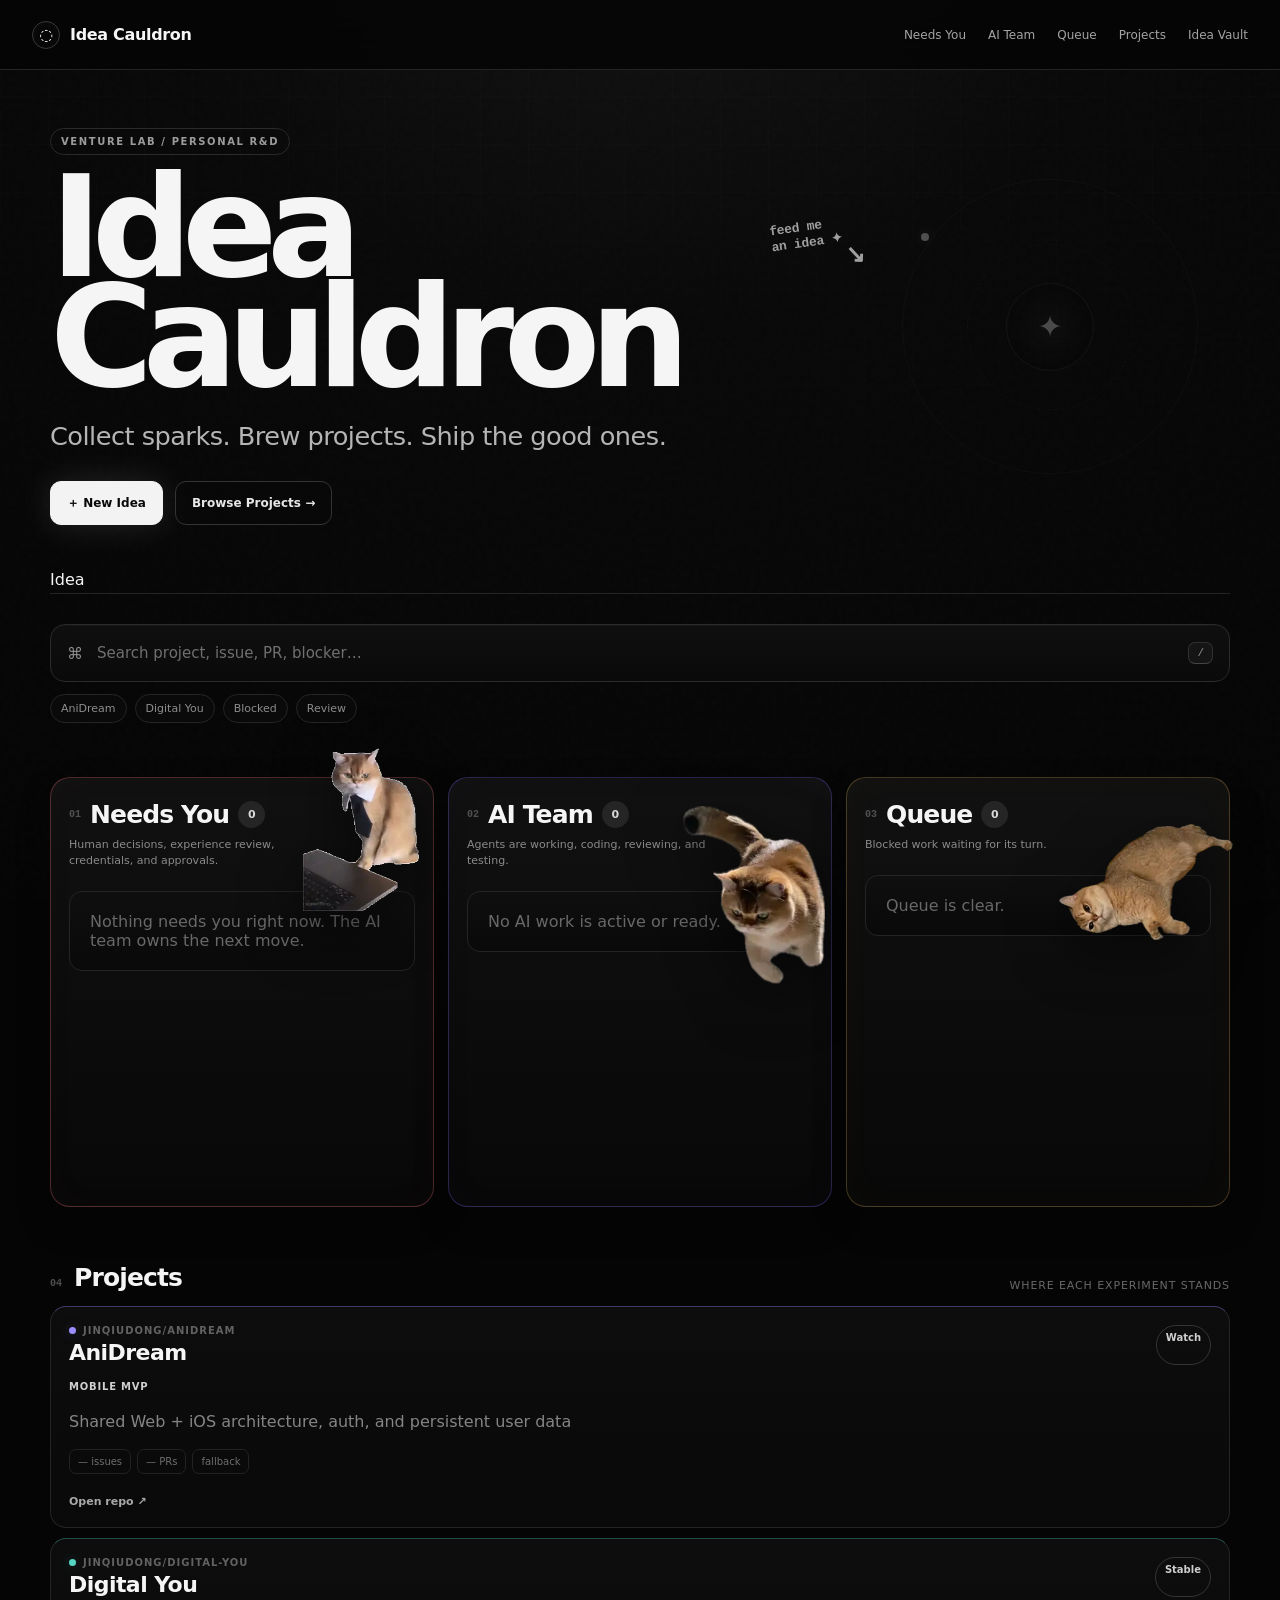
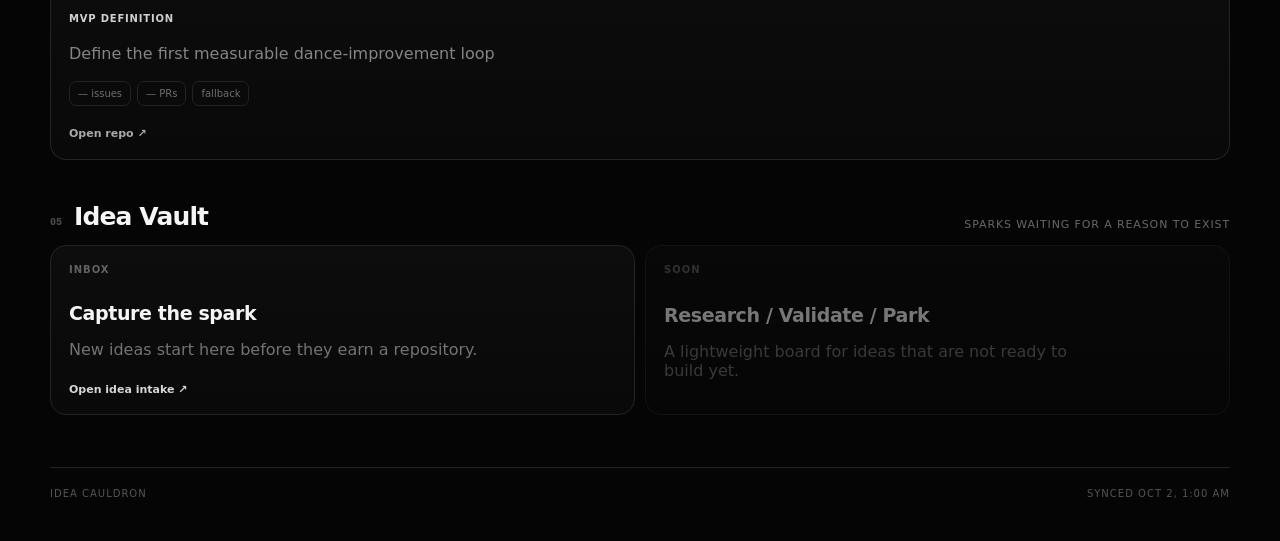
==== dashboard/index.html @ c0d07634 "feat: make hero cat grab and eat the Idea token" ====
<!doctype html>
<html lang="en">
<head>
  <meta charset="utf-8" />
  <meta name="viewport" content="width=device-width, initial-scale=1" />
  <meta name="description" content="Idea Cauldron — ideas, builds, and next moves." />
  <title>Idea Cauldron</title>
  <link rel="stylesheet" href="style.css" />
  <link rel="stylesheet" href="workflow.css" />
  <link rel="stylesheet" href="cats.css" />
</head>
<body>
  <div class="noise"></div>
  <header class="topbar">
    <a class="brand" href="#top" aria-label="Idea Cauldron home"><span class="sigil">◌</span><span>Idea Cauldron</span></a>
    <nav>
      <a href="#attention">Needs You</a>
      <a href="#ai-team">AI Team</a>
      <a href="#queue">Queue</a>
      <a href="#projects">Projects</a>
      <a href="#vault">Idea Vault</a>
    </nav>
  </header>

  <main class="shell" id="top">
    <section class="hero cat-stage hero-cat-stage" id="hero-stage">
      <div class="hero-copy">
        <div class="hero-badge">VENTURE LAB / PERSONAL R&D</div>
        <h1><span class="hero-idea-word" id="hero-idea-word">Idea</span><br />Cauldron</h1>
        <p class="subtitle">Collect sparks. Brew projects. Ship the good ones.</p>
        <div class="hero-actions">
          <a class="hero-action primary" href="https://github.com/Jinqiudong/venture-lab/issues/new/choose" target="_blank" rel="noreferrer">＋ New Idea</a>
          <a class="hero-action" href="#projects">Browse Projects →</a>
        </div>
      </div>
      <div class="hero-orbit" aria-hidden="true"><span class="orbit orbit-a"></span><span class="orbit orbit-b"></span><span class="orbit-core">✦</span></div>
      <div class="hero-doodle" aria-hidden="true">feed me<br />an idea ✦</div>
      <button class="mascot mascot-hero" type="button" aria-label="Idea Cauldron cat mascot">
        <img src="assets/cat-hero-gpt.webp" alt="Your cat reaching across the Idea Cauldron title" />
        <span class="cat-mouth-target" id="cat-mouth-target" aria-hidden="true"></span>
        <span class="cat-whisper">Got another idea?</span>
        <span class="cat-spark" aria-hidden="true">✦</span>
      </button>
      <span class="idea-token" id="hero-idea-token" aria-hidden="true">Idea</span>
    </section>

    <section class="command-zone" aria-label="Dashboard search">
      <div class="command-bar"><span class="prompt">⌘</span><input id="command-search" type="search" placeholder="Search project, issue, PR, blocker…" autocomplete="off" /><kbd>/</kbd></div>
      <div class="quick-links">
        <button type="button" data-filter="AniDream">AniDream</button>
        <button type="button" data-filter="Digital You">Digital You</button>
        <button type="button" data-filter="Blocked">Blocked</button>
        <button type="button" data-filter="Review">Review</button>
      </div>
    </section>

    <div class="status-board" aria-label="Work status board">
      <section id="attention" class="panel-section cat-stage human-cat-stage status-panel status-panel-human">
        <div class="section-heading">
          <div><span class="section-index">01</span><h2>Needs You</h2><span class="section-count" id="attention-count">0</span></div>
        </div>
        <p class="section-description">Human decisions, experience review, credentials, and approvals.</p>
        <button class="mascot mascot-boss" type="button" aria-label="Boss cat">
          <img src="assets/cat-boss.webp" data-remove-edge-white="true" alt="Your cat in a tie at the laptop" />
          <span class="cat-whisper">Boss, your call.</span>
          <span class="cat-spark" aria-hidden="true">✦</span>
        </button>
        <div id="attention-list" class="attention-grid"></div>
      </section>

      <section id="ai-team" class="panel-section cat-stage work-cat-stage status-panel status-panel-ai">
        <div class="section-heading">
          <div><span class="section-index">02</span><h2>AI Team</h2><span class="section-count" id="ai-team-count">0</span></div>
        </div>
        <p class="section-description">Agents are working, coding, reviewing, and testing.</p>
        <button class="mascot mascot-working" type="button" aria-label="Working cat">
          <img src="assets/cat-working.webp" alt="Your cat walking through the active work area" />
          <span class="cat-whisper">Tiny paws. Big commits.</span>
          <span class="cat-spark" aria-hidden="true">✦</span>
        </button>
        <div id="ai-team-list" class="workflow-stack"></div>
      </section>

      <section id="queue" class="panel-section cat-stage queue-cat-stage status-panel status-panel-queue">
        <div class="section-heading">
          <div><span class="section-index">03</span><h2>Queue</h2><span class="section-count" id="queue-count">0</span></div>
        </div>
        <p class="section-description">Blocked work waiting for its turn.</p>
        <button class="mascot mascot-queue" type="button" aria-label="Queue cat">
          <img src="assets/cat-queue.webp" data-remove-edge-white="true" alt="Your cat lounging in the queue" />
          <span class="cat-whisper">Wake me when it’s unblocked.</span>
          <span class="cat-spark" aria-hidden="true">✦</span>
        </button>
        <div id="queue-list" class="workflow-stack"></div>
      </section>
    </div>

    <section id="projects" class="panel-section projects-section">
      <div class="section-heading"><div><span class="section-index">04</span><h2>Projects</h2></div><span class="section-note">Where each experiment stands</span></div>
      <div id="projects-grid" class="portfolio-grid"></div>
    </section>

    <section id="vault" class="panel-section vault-section">
      <div class="section-heading"><div><span class="section-index">05</span><h2>Idea Vault</h2></div><span class="section-note">Sparks waiting for a reason to exist</span></div>
      <div class="vault-grid">
        <article class="vault-card"><span>INBOX</span><strong>Capture the spark</strong><p>New ideas start here before they earn a repository.</p><a href="https://github.com/Jinqiudong/venture-lab/issues/new/choose" target="_blank" rel="noreferrer">Open idea intake ↗</a></article>
        <article class="vault-card muted"><span>SOON</span><strong>Research / Validate / Park</strong><p>A lightweight board for ideas that are not ready to build yet.</p></article>
      </div>
    </section>

    <footer><span>Idea Cauldron</span><span id="updated">Syncing…</span></footer>
  </main>
  <script src="app.js"></script>
  <script>
    const CAT_LINES = {
      hero: ["mrrp. brewed ✦", "tasty idea.", "one more?"],
      boss: ["Boss, your call.", "I need one decision.", "Approve? I brought a tie."],
      work: ["Tiny paws. Big commits.", "On it.", "Reviewing the humans’ code… kidding."],
      queue: ["Wake me when it’s unblocked.", "Still waiting…", "Queue life. Very demanding."]
    };

    function removeEdgeWhite(image) {
      if (!image.dataset.removeEdgeWhite) return;
      const run = () => {
        try {
          const canvas = document.createElement('canvas');
          canvas.width = image.naturalWidth;
          canvas.height = image.naturalHeight;
          const ctx = canvas.getContext('2d', { willReadFrequently: true });
          ctx.drawImage(image, 0, 0);
          const frame = ctx.getImageData(0, 0, canvas.width, canvas.height);
          const data = frame.data;
          const w = canvas.width;
          const h = canvas.height;
          const seen = new Uint8Array(w * h);
          const queue = [];
          const whiteish = (i) => data[i] > 224 && data[i + 1] > 224 && data[i + 2] > 224 && Math.max(data[i], data[i + 1], data[i + 2]) - Math.min(data[i], data[i + 1], data[i + 2]) < 20;
          const push = (x, y) => {
            const p = y * w + x;
            if (seen[p]) return;
            const i = p * 4;
            if (!whiteish(i)) return;
            seen[p] = 1;
            queue.push(p);
          };
          for (let x = 0; x < w; x++) { push(x, 0); push(x, h - 1); }
          for (let y = 0; y < h; y++) { push(0, y); push(w - 1, y); }
          for (let q = 0; q < queue.length; q++) {
            const p = queue[q];
            const x = p % w;
            const y = Math.floor(p / w);
            const i = p * 4;
            data[i + 3] = 0;
            if (x > 0) push(x - 1, y);
            if (x < w - 1) push(x + 1, y);
            if (y > 0) push(x, y - 1);
            if (y < h - 1) push(x, y + 1);
          }
          ctx.putImageData(frame, 0, 0);
          image.src = canvas.toDataURL('image/png');
          delete image.dataset.removeEdgeWhite;
        } catch (_) {}
      };
      if (image.complete) run(); else image.addEventListener('load', run, { once: true });
    }

    document.querySelectorAll('.mascot img').forEach(removeEdgeWhite);

    document.querySelectorAll('.cat-stage').forEach((stage) => {
      const cat = stage.querySelector('.mascot');
      if (!cat) return;
      const key = cat.classList.contains('mascot-hero') ? 'hero' : cat.classList.contains('mascot-boss') ? 'boss' : cat.classList.contains('mascot-working') ? 'work' : 'queue';
      const whisper = cat.querySelector('.cat-whisper');
      let leaveTimer;

      stage.addEventListener('pointermove', (event) => {
        const rect = stage.getBoundingClientRect();
        const x = (event.clientX - (rect.left + rect.width / 2)) / rect.width;
        const y = (event.clientY - (rect.top + rect.height / 2)) / rect.height;
        cat.style.setProperty('--cat-x', `${Math.max(-1, Math.min(1, x * 2)) * 7}px`);
        cat.style.setProperty('--cat-y', `${Math.max(-1, Math.min(1, y * 2)) * 5}px`);
        cat.style.setProperty('--cat-tilt', `${x * 2.4}deg`);
        stage.classList.add('is-noticing');
        clearTimeout(leaveTimer);
      });

      stage.addEventListener('pointerleave', () => {
        cat.style.removeProperty('--cat-x');
        cat.style.removeProperty('--cat-y');
        cat.style.removeProperty('--cat-tilt');
        leaveTimer = setTimeout(() => stage.classList.remove('is-noticing'), 220);
      });

      cat.addEventListener('click', () => {
        const lines = CAT_LINES[key];
        whisper.textContent = lines[Math.floor(Math.random() * lines.length)];
        cat.classList.remove('is-booped');
        void cat.offsetWidth;
        cat.classList.add('is-booped');
      });
    });

    const heroStage = document.getElementById('hero-stage');
    const heroWord = document.getElementById('hero-idea-word');
    const heroToken = document.getElementById('hero-idea-token');
    const mouthTarget = document.getElementById('cat-mouth-target');
    const heroCat = heroStage?.querySelector('.mascot-hero');
    const heroWhisper = heroCat?.querySelector('.cat-whisper');
    let ideaFlying = false;
    let lastIdeaLaunch = 0;

    function feedIdeaToCat() {
      if (!heroStage || !heroWord || !heroToken || !mouthTarget || !heroCat || ideaFlying) return;
      const now = performance.now();
      if (now - lastIdeaLaunch < 1100) return;
      lastIdeaLaunch = now;
      ideaFlying = true;

      const stageRect = heroStage.getBoundingClientRect();
      const wordRect = heroWord.getBoundingClientRect();
      const mouthRect = mouthTarget.getBoundingClientRect();
      const startX = wordRect.left - stageRect.left + wordRect.width * .63;
      const startY = wordRect.top - stageRect.top + wordRect.height * .52;
      const endX = mouthRect.left - stageRect.left + mouthRect.width / 2;
      const endY = mouthRect.top - stageRect.top + mouthRect.height / 2;
      const dx = endX - startX;
      const dy = endY - startY;

      heroToken.style.left = `${startX}px`;
      heroToken.style.top = `${startY}px`;
      heroToken.style.opacity = '1';
      heroStage.classList.add('is-feeding');

      const animation = heroToken.animate([
        { transform: 'translate(-50%, -50%) scale(.55) rotate(-5deg)', opacity: 0 },
        { transform: 'translate(-50%, -50%) scale(1) rotate(2deg)', opacity: 1, offset: .13 },
        { transform: `translate(calc(-50% + ${dx * .52}px), calc(-50% + ${dy * .30 - 26}px)) scale(1.05) rotate(-8deg)`, opacity: 1, offset: .55 },
        { transform: `translate(calc(-50% + ${dx * .84}px), calc(-50% + ${dy * .76 - 10}px)) scale(.72) rotate(8deg)`, opacity: 1, offset: .82 },
        { transform: `translate(calc(-50% + ${dx}px), calc(-50% + ${dy}px)) scale(.08) rotate(18deg)`, opacity: 0 }
      ], { duration: 980, easing: 'cubic-bezier(.2,.8,.2,1)', fill: 'forwards' });

      setTimeout(() => {
        heroCat.classList.add('is-eating');
        heroCat.classList.add('is-booped');
        if (heroWhisper) heroWhisper.textContent = 'mrrp. brewed ✦';
      }, 720);

      animation.finished.finally(() => {
        heroToken.style.opacity = '0';
        heroToken.getAnimations().forEach((item) => item.cancel());
        setTimeout(() => {
          heroCat.classList.remove('is-eating', 'is-booped');
          heroStage.classList.remove('is-feeding');
          ideaFlying = false;
        }, 460);
      });
    }

    heroStage?.addEventListener('pointerenter', feedIdeaToCat);
    heroWord?.addEventListener('pointerenter', feedIdeaToCat);
    heroCat?.addEventListener('pointerenter', feedIdeaToCat);

    function wireContextualCatReactions() {
      document.querySelectorAll('#attention .attention-card, #ai-team .workflow-card, #queue .workflow-card').forEach((card) => {
        if (card.dataset.catWired) return;
        card.dataset.catWired = 'true';
        const stage = card.closest('.cat-stage');
        const cat = stage?.querySelector('.mascot');
        if (!stage || !cat) return;
        card.addEventListener('pointerenter', () => {
          stage.classList.add('is-reacting');
          cat.style.setProperty('--react-x', '-10px');
          cat.style.setProperty('--react-y', '8px');
        });
        card.addEventListener('pointerleave', () => {
          stage.classList.remove('is-reacting');
          cat.style.removeProperty('--react-x');
          cat.style.removeProperty('--react-y');
        });
      });
    }

    const reactionObserver = new MutationObserver(wireContextualCatReactions);
    ['attention-list', 'ai-team-list', 'queue-list'].forEach((id) => {
      const node = document.getElementById(id);
      if (node) reactionObserver.observe(node, { childList: true, subtree: true });
    });
    wireContextualCatReactions();
  </script>
</body>
</html>
---- dashboard/style.css ----
* { box-sizing: border-box; }
:root {
  font-family: Inter, ui-sans-serif, system-ui, -apple-system, BlinkMacSystemFont, "Segoe UI", sans-serif;
  color: #f5f5f5;
  background: #050505;
  --bg: #050505;
  --panel: #0b0b0b;
  --panel-2: #101010;
  --line: #242424;
  --line-soft: #171717;
  --muted: #8a8a8a;
  --muted-2: #5f5f5f;
  --text: #f5f5f5;
  --soft: #d7d7d7;
}
html { scroll-behavior: smooth; }
body { margin: 0; background: radial-gradient(circle at 50% -10%, #171717 0, #090909 22%, #050505 52%); color: var(--text); min-height: 100vh; }
body::before { content: ""; position: fixed; inset: 0; pointer-events: none; background-image: linear-gradient(rgba(255,255,255,.018) 1px, transparent 1px), linear-gradient(90deg, rgba(255,255,255,.018) 1px, transparent 1px); background-size: 48px 48px; mask-image: linear-gradient(to bottom, rgba(0,0,0,.75), transparent 76%); }
a { color: inherit; }
button, input { font: inherit; }
.noise { position: fixed; inset: 0; pointer-events: none; opacity: .035; background-image: url("data:image/svg+xml,%3Csvg viewBox='0 0 180 180' xmlns='http://www.w3.org/2000/svg'%3E%3Cfilter id='n'%3E%3CfeTurbulence type='fractalNoise' baseFrequency='.9' numOctaves='4' stitchTiles='stitch'/%3E%3C/filter%3E%3Crect width='100%25' height='100%25' filter='url(%23n)' opacity='.5'/%3E%3C/svg%3E"); }
.topbar { position: sticky; top: 0; z-index: 20; height: 70px; display: flex; align-items: center; justify-content: space-between; padding: 0 32px; border-bottom: 1px solid var(--line); background: rgba(5,5,5,.86); backdrop-filter: blur(18px); }
.brand { display: inline-flex; align-items: center; gap: 10px; text-decoration: none; font-weight: 800; letter-spacing: -.02em; }
.sigil { display: grid; place-items: center; width: 28px; height: 28px; border: 1px solid #3a3a3a; border-radius: 50%; box-shadow: inset 0 0 16px rgba(255,255,255,.04); }
.topbar nav { display: flex; gap: 22px; }
.topbar nav a { color: #a4a4a4; text-decoration: none; font-size: 12px; }
.topbar nav a:hover { color: white; }
.shell { position: relative; z-index: 1; width: min(1180px, calc(100% - 36px)); margin: 0 auto; padding: 54px 0 38px; }
.hero { min-height: 430px; display: grid; grid-template-columns: minmax(0, 1.25fr) minmax(280px, .75fr); align-items: center; gap: 36px; border-bottom: 1px solid var(--line); }
.hero-badge { display: inline-flex; padding: 7px 10px; border: 1px solid #2a2a2a; border-radius: 999px; color: #9c9c9c; font-size: 10px; font-weight: 800; letter-spacing: .16em; }
h1 { margin: 18px 0 0; font-size: clamp(68px, 11vw, 148px); line-height: .78; letter-spacing: -.075em; font-weight: 800; }
.subtitle { margin: 26px 0 0; max-width: 620px; color: #b5b5b5; font-size: clamp(18px, 2vw, 26px); line-height: 1.35; letter-spacing: -.02em; }
.hero-orbit { position: relative; width: min(360px, 80vw); aspect-ratio: 1; justify-self: end; display: grid; place-items: center; }
.orbit { position: absolute; border: 1px solid #242424; border-radius: 50%; }
.orbit-a { inset: 9%; animation: spin 24s linear infinite; }
.orbit-a::before { content: ""; position: absolute; width: 8px; height: 8px; border-radius: 50%; background: white; top: 18%; left: 6%; box-shadow: 0 0 18px rgba(255,255,255,.6); }
.orbit-b { inset: 27%; border-style: dashed; animation: spinReverse 16s linear infinite; }
.orbit-core { display: grid; place-items: center; width: 88px; height: 88px; border-radius: 50%; border: 1px solid #333; background: radial-gradient(circle, #1f1f1f, #090909 65%); font-size: 30px; box-shadow: 0 0 50px rgba(255,255,255,.05); }
@keyframes spin { to { transform: rotate(360deg); } }
@keyframes spinReverse { to { transform: rotate(-360deg); } }
.command-zone { padding: 30px 0 18px; }
.command-bar { height: 58px; display: grid; grid-template-columns: auto 1fr auto; align-items: center; gap: 12px; padding: 0 16px; border: 1px solid #2b2b2b; border-radius: 15px; background: linear-gradient(180deg, #0f0f0f, #0a0a0a); box-shadow: inset 0 1px rgba(255,255,255,.025); }
.command-bar input { width: 100%; border: 0; outline: 0; color: white; background: transparent; font-size: 15px; }
.command-bar input::placeholder { color: #6f6f6f; }
.prompt { color: #8b8b8b; font-size: 16px; }
kbd { border: 1px solid #303030; border-bottom-color: #444; background: #151515; border-radius: 7px; padding: 4px 8px; color: #8d8d8d; font-size: 11px; }
.quick-links { display: flex; gap: 8px; flex-wrap: wrap; margin-top: 12px; }
.quick-links button { border: 1px solid #252525; background: #0a0a0a; color: #8d8d8d; border-radius: 999px; padding: 7px 10px; font-size: 11px; cursor: pointer; }
.quick-links button:hover { color: white; border-color: #444; }
.panel-section { padding: 34px 0 8px; }
.section-heading { display: flex; justify-content: space-between; align-items: flex-end; gap: 20px; margin-bottom: 14px; }
.section-heading > div { display: flex; align-items: baseline; gap: 12px; }
.section-index { color: #505050; font: 700 10px/1 ui-monospace, SFMono-Regular, Menlo, monospace; }
.section-heading h2 { margin: 0; font-size: 25px; letter-spacing: -.035em; }
.section-note { color: #686868; font-size: 11px; text-transform: uppercase; letter-spacing: .08em; }
.attention-grid, .workflow-stack { display: grid; gap: 10px; }
.attention-card, .workflow-card, .portfolio-card, .vault-card, .empty-state { background: linear-gradient(180deg, #0d0d0d, #090909); border: 1px solid var(--line); border-radius: 16px; }
.attention-card { padding: 18px 19px; display: flex; justify-content: space-between; gap: 18px; align-items: center; }
.attention-meta, .workflow-meta, .repo, .vault-card > span { color: #626262; font-size: 10px; font-weight: 800; letter-spacing: .1em; text-transform: uppercase; }
.attention-card h3, .workflow-card h3, .portfolio-card h3 { margin: 4px 0 0; letter-spacing: -.025em; }
.attention-card h3 { font-size: 19px; }
.attention-card p { margin: 6px 0 0; color: #9b9b9b; }
.attention-card > a { padding: 9px 12px; border: 1px solid #353535; border-radius: 9px; text-decoration: none; font-size: 11px; font-weight: 800; }
.attention-card > a:hover { background: white; color: black; }
.workflow-card { padding: 19px; transition: border-color .2s ease, transform .2s ease; }
.workflow-card:hover { border-color: #393939; transform: translateY(-1px); }
.workflow-card.is-blocked { opacity: .58; }
.workflow-head, .workflow-foot, .portfolio-topline { display: flex; justify-content: space-between; gap: 18px; }
.workflow-card h3 { font-size: 21px; }
.status, .health { border: 1px solid #343434; border-radius: 999px; padding: 6px 9px; font-size: 10px; font-weight: 800; color: #cfcfcf; white-space: nowrap; }
.status-blocked { color: #777; }
.status-ready, .status-decision { color: #f2f2f2; box-shadow: inset 0 0 14px rgba(255,255,255,.03); }
.pipeline { display: grid; grid-template-columns: repeat(6, minmax(0, 1fr)); gap: 6px; margin: 22px 0 17px; }
.pipeline-step { position: relative; display: flex; flex-direction: column; align-items: center; gap: 7px; color: #4d4d4d; }
.pipeline-step::before { content: ""; position: absolute; top: 5px; left: -50%; width: 100%; height: 1px; background: #242424; }
.pipeline-step:first-child::before { display: none; }
.pipeline-step .dot { position: relative; z-index: 1; width: 11px; height: 11px; border-radius: 50%; background: #161616; border: 1px solid #343434; }
.pipeline-step.done { color: #9a9a9a; }
.pipeline-step.done::before { background: #5d5d5d; }
.pipeline-step.done .dot { background: #bdbdbd; border-color: #bdbdbd; box-shadow: 0 0 12px rgba(255,255,255,.18); }
.pipeline-step.current { color: white; }
.pipeline-step.current::before { background: #bdbdbd; }
.pipeline-step.current .dot { background: white; border-color: white; box-shadow: 0 0 16px rgba(255,255,255,.45); }
.pipeline-step small { font-size: 9px; text-transform: uppercase; letter-spacing: .08em; }
.workflow-foot { align-items: end; padding-top: 14px; border-top: 1px solid var(--line-soft); }
.workflow-foot strong { display: block; font-size: 12px; color: #d7d7d7; }
.workflow-foot span { display: block; margin-top: 5px; font-size: 10px; color: #666; }
.workflow-links { display: flex; gap: 10px; }
.workflow-links a, .repo-link { color: #a9a9a9; font-size: 11px; font-weight: 800; text-decoration: none; }
.workflow-links a:hover, .repo-link:hover { color: white; }
.portfolio-grid, .vault-grid { display: grid; grid-template-columns: repeat(auto-fit, minmax(280px, 1fr)); gap: 10px; }
.portfolio-card, .vault-card { padding: 18px; }
.portfolio-card h3 { font-size: 22px; }
.stage { display: inline-block; margin-top: 16px; color: #d0d0d0; font-size: 10px; font-weight: 800; text-transform: uppercase; letter-spacing: .08em; }
.portfolio-card p { min-height: 42px; color: #858585; line-height: 1.45; }
.portfolio-stats { display: flex; flex-wrap: wrap; gap: 6px; margin: 14px 0 16px; }
.portfolio-stats span { border: 1px solid #222; background: #0a0a0a; border-radius: 7px; padding: 6px 8px; color: #6e6e6e; font-size: 10px; }
.vault-section { padding-bottom: 24px; }
.vault-card { min-height: 170px; display: flex; flex-direction: column; }
.vault-card strong { margin-top: auto; font-size: 19px; letter-spacing: -.02em; }
.vault-card p { color: #737373; max-width: 440px; }
.vault-card a { margin-top: 8px; color: #d6d6d6; text-decoration: none; font-size: 11px; font-weight: 800; }
.vault-card.muted { opacity: .48; }
.empty-state { padding: 20px; color: #686868; }
.filtered-out { display: none !important; }
footer { margin-top: 28px; padding: 20px 0 4px; border-top: 1px solid var(--line); display: flex; justify-content: space-between; gap: 12px; color: #555; font-size: 10px; text-transform: uppercase; letter-spacing: .1em; }
@media (max-width: 780px) {
  .topbar { padding: 0 18px; }
  .topbar nav { display: none; }
  .shell { width: min(100% - 28px, 1180px); padding-top: 30px; }
  .hero { min-height: auto; grid-template-columns: 1fr; padding: 28px 0 36px; }
  .hero-orbit { justify-self: start; width: min(260px, 80vw); }
  h1 { font-size: clamp(62px, 22vw, 104px); }
  .section-heading, .attention-card, .workflow-head, .workflow-foot { align-items: flex-start; flex-direction: column; }
  .section-note { display: none; }
  .pipeline { overflow-x: auto; grid-template-columns: repeat(6, minmax(70px, 1fr)); padding-bottom: 4px; }
}
@media (prefers-reduced-motion: reduce) {
  * { scroll-behavior: auto !important; }
  .orbit-a, .orbit-b { animation: none; }
}
---- dashboard/workflow.css ----
:root {
  --success: #5ee58a;
  --success-soft: rgba(94, 229, 138, .16);
  --anidream: #9b8cff;
  --digital-you: #55d6c2;
}

.project-dot {
  display: inline-block;
  width: 7px;
  height: 7px;
  margin-right: 7px;
  border-radius: 50%;
  background: #777;
  box-shadow: 0 0 12px rgba(255,255,255,.08);
}

.project-anidream .project-dot { background: var(--anidream); box-shadow: 0 0 12px rgba(155,140,255,.28); }
.project-digital-you .project-dot { background: var(--digital-you); box-shadow: 0 0 12px rgba(85,214,194,.25); }

.project-workflow-group {
  display: grid;
  gap: 10px;
  padding: 12px;
  border: 1px solid #1e1e1e;
  border-radius: 18px;
  background: rgba(255,255,255,.012);
}
.project-workflow-group + .project-workflow-group { margin-top: 14px; }
.project-group-head {
  display: flex;
  justify-content: space-between;
  align-items: center;
  padding: 2px 4px 4px;
}
.project-group-head > div { display: flex; align-items: center; }
.project-group-head strong { font-size: 12px; letter-spacing: .02em; }
.project-group-head > span { color: #585858; font-size: 10px; text-transform: uppercase; letter-spacing: .08em; }
.project-workflow-cards { display: grid; gap: 10px; }

.project-anidream.project-workflow-group { border-color: rgba(155,140,255,.18); }
.project-digital-you.project-workflow-group { border-color: rgba(85,214,194,.16); }
.project-anidream.workflow-card { border-left-color: rgba(155,140,255,.55); }
.project-digital-you.workflow-card { border-left-color: rgba(85,214,194,.5); }

.status-merged,
.status-done {
  color: var(--success);
  border-color: rgba(94,229,138,.34);
  background: var(--success-soft);
}

.workflow-card.is-complete {
  border-color: rgba(94,229,138,.18);
}
.workflow-card.is-complete .workflow-foot strong { color: var(--success); }

.pipeline-step.done { color: #85d79f; }
.pipeline-step.done::before { background: rgba(94,229,138,.55); }
.pipeline-step.done .dot {
  display: grid;
  place-items: center;
  width: 16px;
  height: 16px;
  margin-top: -2px;
  color: #051009;
  background: var(--success);
  border-color: var(--success);
  box-shadow: 0 0 14px rgba(94,229,138,.28);
  font-size: 10px;
  font-weight: 900;
}

.pipeline-step.current { color: #fff; }
.pipeline-step.current .dot {
  background: #fff;
  border-color: #fff;
  box-shadow: 0 0 16px rgba(255,255,255,.42);
}

.workflow-card.is-blocked .pipeline-step.done .dot {
  opacity: .72;
}

.attention-card.project-anidream { border-left: 2px solid rgba(155,140,255,.55); }
.attention-card.project-digital-you { border-left: 2px solid rgba(85,214,194,.5); }
.portfolio-card.project-anidream { border-top-color: rgba(155,140,255,.38); }
.portfolio-card.project-digital-you { border-top-color: rgba(85,214,194,.34); }

@media (max-width: 780px) {
  .project-group-head { align-items: flex-start; gap: 8px; }
  .project-group-head > span { text-align: right; }
}
---- dashboard/cats.css ----
.cat-stage { position: relative; isolation: isolate; --section-x: 0px; --section-y: 0px; }
.mascot { --cat-x: 0px; --cat-y: 0px; --cat-tilt: 0deg; --react-x: 0px; --react-y: 0px; position: absolute; z-index: 8; border: 0; padding: 0; margin: 0; background: transparent; cursor: pointer; filter: drop-shadow(0 18px 28px rgba(0,0,0,.55)); transition: transform .5s cubic-bezier(.16,1,.3,1), filter .32s ease, opacity .2s ease; will-change: transform; }
.mascot img { display: block; width: 100%; height: auto; pointer-events: none; user-select: none; transform: translate(calc(var(--cat-x) + var(--react-x)), calc(var(--cat-y) + var(--react-y))) rotate(var(--cat-tilt)); transition: transform .16s cubic-bezier(.2,.85,.25,1); animation: catIdle 5.4s ease-in-out infinite; transform-origin: 50% 70%; }
.mascot:hover { filter: drop-shadow(0 28px 42px rgba(0,0,0,.82)) drop-shadow(0 0 28px rgba(255,255,255,.13)); }
.mascot:focus-visible { outline: 1px solid #777; outline-offset: 8px; border-radius: 18px; }
.cat-whisper { position: absolute; z-index: 12; max-width: 220px; padding: 9px 12px; border: 1px solid rgba(255,255,255,.16); border-radius: 999px; color: #f4f4f4; background: rgba(8,8,8,.9); backdrop-filter: blur(15px); font: 700 10px/1.3 ui-monospace, SFMono-Regular, Menlo, monospace; letter-spacing: .01em; opacity: 0; transform: translateY(8px) scale(.9) rotate(-2deg); pointer-events: none; transition: opacity .2s ease, transform .3s cubic-bezier(.16,1,.3,1); box-shadow: 0 18px 34px rgba(0,0,0,.45); white-space: nowrap; }
.cat-whisper::after { content: ""; position: absolute; width: 8px; height: 8px; background: inherit; border-right: 1px solid rgba(255,255,255,.16); border-bottom: 1px solid rgba(255,255,255,.16); transform: rotate(45deg); bottom: -5px; right: 20px; }
.cat-spark { position: absolute; z-index: 11; font-size: 24px; color: #fff4b8; opacity: 0; transform: scale(.2) rotate(-18deg); pointer-events: none; text-shadow: 0 0 18px rgba(255,220,110,.85); }
.mascot:hover .cat-whisper, .mascot:focus-visible .cat-whisper, .mascot.is-booped .cat-whisper { opacity: 1; transform: translateY(0) scale(1) rotate(0); }
.mascot:hover .cat-spark, .mascot.is-booped .cat-spark { animation: catSpark 1s cubic-bezier(.2,.9,.2,1); }
.mascot.is-booped img { animation: catBoop .66s cubic-bezier(.16,1,.3,1); }
.cat-stage.is-noticing .mascot { filter: drop-shadow(0 24px 34px rgba(0,0,0,.7)) drop-shadow(0 0 16px rgba(255,255,255,.07)); }
.cat-stage.is-reacting .mascot img { animation-play-state: paused; }

@keyframes catIdle { 0%,100% { transform: translate(calc(var(--cat-x) + var(--react-x)), calc(var(--cat-y) + var(--react-y))) rotate(var(--cat-tilt)) translateY(0) scale(1); } 50% { transform: translate(calc(var(--cat-x) + var(--react-x)), calc(var(--cat-y) + var(--react-y))) rotate(var(--cat-tilt)) translateY(-4px) scale(1.012); } }
@keyframes catBoop { 0% { transform: scale(1) rotate(0); } 28% { transform: scale(1.16) rotate(-3deg); } 54% { transform: scale(.96) rotate(2deg); } 78% { transform: scale(1.05) rotate(-1deg); } 100% { transform: scale(1) rotate(0); } }
@keyframes catSpark { 0% { opacity: 0; transform: scale(.25) rotate(-20deg); } 30% { opacity: 1; transform: scale(1.3) rotate(12deg); } 100% { opacity: 0; transform: translate(18px,-22px) scale(.55) rotate(30deg); } }

/* Hero: cat is the visual anchor, not a sticker. */
.hero-cat-stage { overflow: visible; min-height: 470px; }
.hero-copy { position: relative; z-index: 5; align-self: center; }
.hero-actions { display: flex; gap: 12px; margin-top: 28px; flex-wrap: wrap; }
.hero-action { display: inline-flex; align-items: center; min-height: 44px; padding: 0 16px; border: 1px solid #343434; border-radius: 11px; color: #e7e7e7; background: rgba(9,9,9,.72); text-decoration: none; font-size: 12px; font-weight: 800; transition: transform .2s ease, border-color .2s ease, background .2s ease; }
.hero-action:hover { transform: translateY(-2px); border-color: #5a5a5a; background: #111; }
.hero-action.primary { background: #f3f3f3; color: #090909; border-color: #f3f3f3; box-shadow: 0 0 34px rgba(255,255,255,.12); }
.hero-doodle { position: absolute; z-index: 7; right: 31%; top: 20%; color: #d8d8d8; font: 700 13px/1.25 ui-monospace, SFMono-Regular, Menlo, monospace; letter-spacing: -.02em; transform: rotate(-8deg); opacity: .72; pointer-events: none; }
.hero-doodle::after { content: "↘"; display: block; margin-left: 72px; margin-top: -4px; font-size: 24px; transform: rotate(10deg); }
.mascot-hero { right: 2%; top: 4%; width: clamp(300px, 38vw, 480px); transform-origin: 72% 78%; }
.mascot-hero .cat-whisper { right: 0; bottom: 2%; top: auto; }
.mascot-hero .cat-spark { left: 17%; bottom: 10%; }
.mascot-hero:hover { transform: translate(-12px,-8px) scale(1.035) rotate(-.6deg); }
.hero-cat-stage.is-noticing .mascot-hero { transform: translate(-5px,-3px) scale(1.018); }
.hero h1 { position: relative; z-index: 4; }
.hero-orbit { z-index: 1; opacity: .28; }

/* Three-column command board. */
.status-board { display: grid; grid-template-columns: repeat(3, minmax(0, 1fr)); gap: 14px; margin-top: 36px; align-items: stretch; }
.status-panel { min-width: 0; padding: 22px 18px 18px; border: 1px solid #262626; border-radius: 20px; background: linear-gradient(180deg, rgba(18,18,18,.94), rgba(8,8,8,.98)); overflow: visible; min-height: 430px; box-shadow: inset 0 1px rgba(255,255,255,.025), 0 16px 36px rgba(0,0,0,.2); }
.status-panel .section-heading { position: relative; z-index: 4; margin-bottom: 0; padding-right: 92px; }
.status-panel .section-heading > div { align-items: center; gap: 9px; }
.status-panel .section-heading h2 { font-size: 25px; }
.section-count { display: inline-grid; place-items: center; min-width: 27px; height: 27px; padding: 0 7px; border-radius: 999px; background: #252525; color: #d9d9d9; font-size: 11px; font-weight: 800; }
.section-description { position: relative; z-index: 4; margin: 8px 0 22px; max-width: 74%; color: #8a8a8a; font-size: 11px; line-height: 1.45; }
.status-panel-human { border-color: rgba(255,119,133,.28); box-shadow: inset 0 0 40px rgba(255,82,112,.018), 0 16px 36px rgba(0,0,0,.2); }
.status-panel-ai { border-color: rgba(121,113,255,.28); box-shadow: inset 0 0 40px rgba(119,110,255,.02), 0 16px 36px rgba(0,0,0,.2); }
.status-panel-queue { border-color: rgba(255,205,95,.24); box-shadow: inset 0 0 40px rgba(255,203,86,.018), 0 16px 36px rgba(0,0,0,.2); }

.status-panel .attention-grid, .status-panel .workflow-stack { position: relative; z-index: 4; }
.status-panel .attention-card, .status-panel .workflow-card, .status-panel .empty-state { border-radius: 13px; background: linear-gradient(180deg, rgba(15,15,15,.96), rgba(9,9,9,.98)); }
.status-panel .attention-card { align-items: flex-start; padding: 14px; }
.status-panel .attention-card h3, .status-panel .workflow-card h3 { font-size: 15px; line-height: 1.2; }
.status-panel .attention-card p { font-size: 11px; line-height: 1.35; }
.status-panel .attention-card ul { padding-left: 18px; color: #8c8c8c; font-size: 10px; }
.status-panel .workflow-card { padding: 14px; }
.status-panel .workflow-card h3 { padding-right: 0; }
.status-panel .pipeline { margin: 15px 0 13px; gap: 3px; }
.status-panel .pipeline-step small { font-size: 7px; }
.status-panel .workflow-foot { gap: 8px; padding-top: 10px; }
.status-panel .workflow-foot strong { font-size: 10px; }
.status-panel .workflow-links { gap: 7px; }
.status-panel .workflow-links a { font-size: 9px; }
.status-panel .status { font-size: 8px; padding: 5px 7px; }
.status-panel .project-group-head { padding-inline: 2px; }

/* Cats perch on their panels. */
.mascot-boss { right: 14px; top: -30px; width: 116px; transform-origin: 50% 100%; }
.mascot-boss .cat-whisper { right: 64%; top: 16%; }
.mascot-boss .cat-spark { right: 0; top: 18%; }
.mascot-boss:hover { transform: translate(-5px,-6px) scale(1.07) rotate(1deg); }
.human-cat-stage.is-reacting .mascot-boss { transform: translate(-10px,10px) rotate(-1deg); }

.mascot-working { right: 6px; top: 28px; width: 142px; transform-origin: 50% 80%; }
.mascot-working .cat-whisper { right: 70%; top: 13%; }
.mascot-working .cat-spark { left: 0; bottom: 8%; }
.mascot-working:hover { transform: translate(-9px,6px) scale(1.08) rotate(-2deg); }
.work-cat-stage.is-reacting .mascot-working { transform: translate(-18px,20px) rotate(-3deg) scale(1.025); }

.mascot-queue { right: -4px; top: 46px; width: 174px; transform-origin: 82% 66%; }
.mascot-queue .cat-whisper { right: 55%; top: -5%; }
.mascot-queue .cat-spark { right: 3%; top: 0; }
.mascot-queue:hover { transform: translate(-8px,-3px) scale(1.06) rotate(.8deg); }
.queue-cat-stage.is-reacting .mascot-queue { transform: translate(-12px,7px) rotate(-1deg) scale(1.02); }

/* Make projects feel like the calmer summary layer below the active board. */
.projects-section { margin-top: 22px; }
.projects-section .portfolio-grid { grid-template-columns: 1fr; }
.projects-section .portfolio-card { min-height: auto; }
.projects-section .portfolio-card p { min-height: 0; }

@media (max-width: 1060px) {
  .status-board { grid-template-columns: 1fr; }
  .status-panel { min-height: 0; }
  .status-panel .section-description { max-width: 60%; }
  .mascot-boss, .mascot-working, .mascot-queue { right: 18px; }
}

@media (max-width: 780px) {
  .hero-cat-stage { min-height: 520px; padding-bottom: 150px; }
  .hero-actions { margin-top: 20px; }
  .hero-doodle { display: none; }
  .mascot-hero { width: 230px; right: -20px; top: auto; bottom: 10px; }
  .mascot-hero .cat-whisper { display: none; }
  .status-board { margin-top: 24px; gap: 18px; }
  .status-panel { padding: 20px 14px 14px; }
  .status-panel .section-heading { padding-right: 76px; }
  .status-panel .section-description { max-width: 72%; }
  .mascot-boss { width: 92px; top: -18px; right: 8px; }
  .mascot-working { width: 105px; top: 18px; right: 6px; }
  .mascot-queue { width: 128px; top: 28px; right: -4px; }
  .cat-whisper { display: none; }
}

@media (prefers-reduced-motion: reduce) {
  .mascot, .mascot img, .cat-whisper, .cat-spark { transition: none !important; animation: none !important; }
}
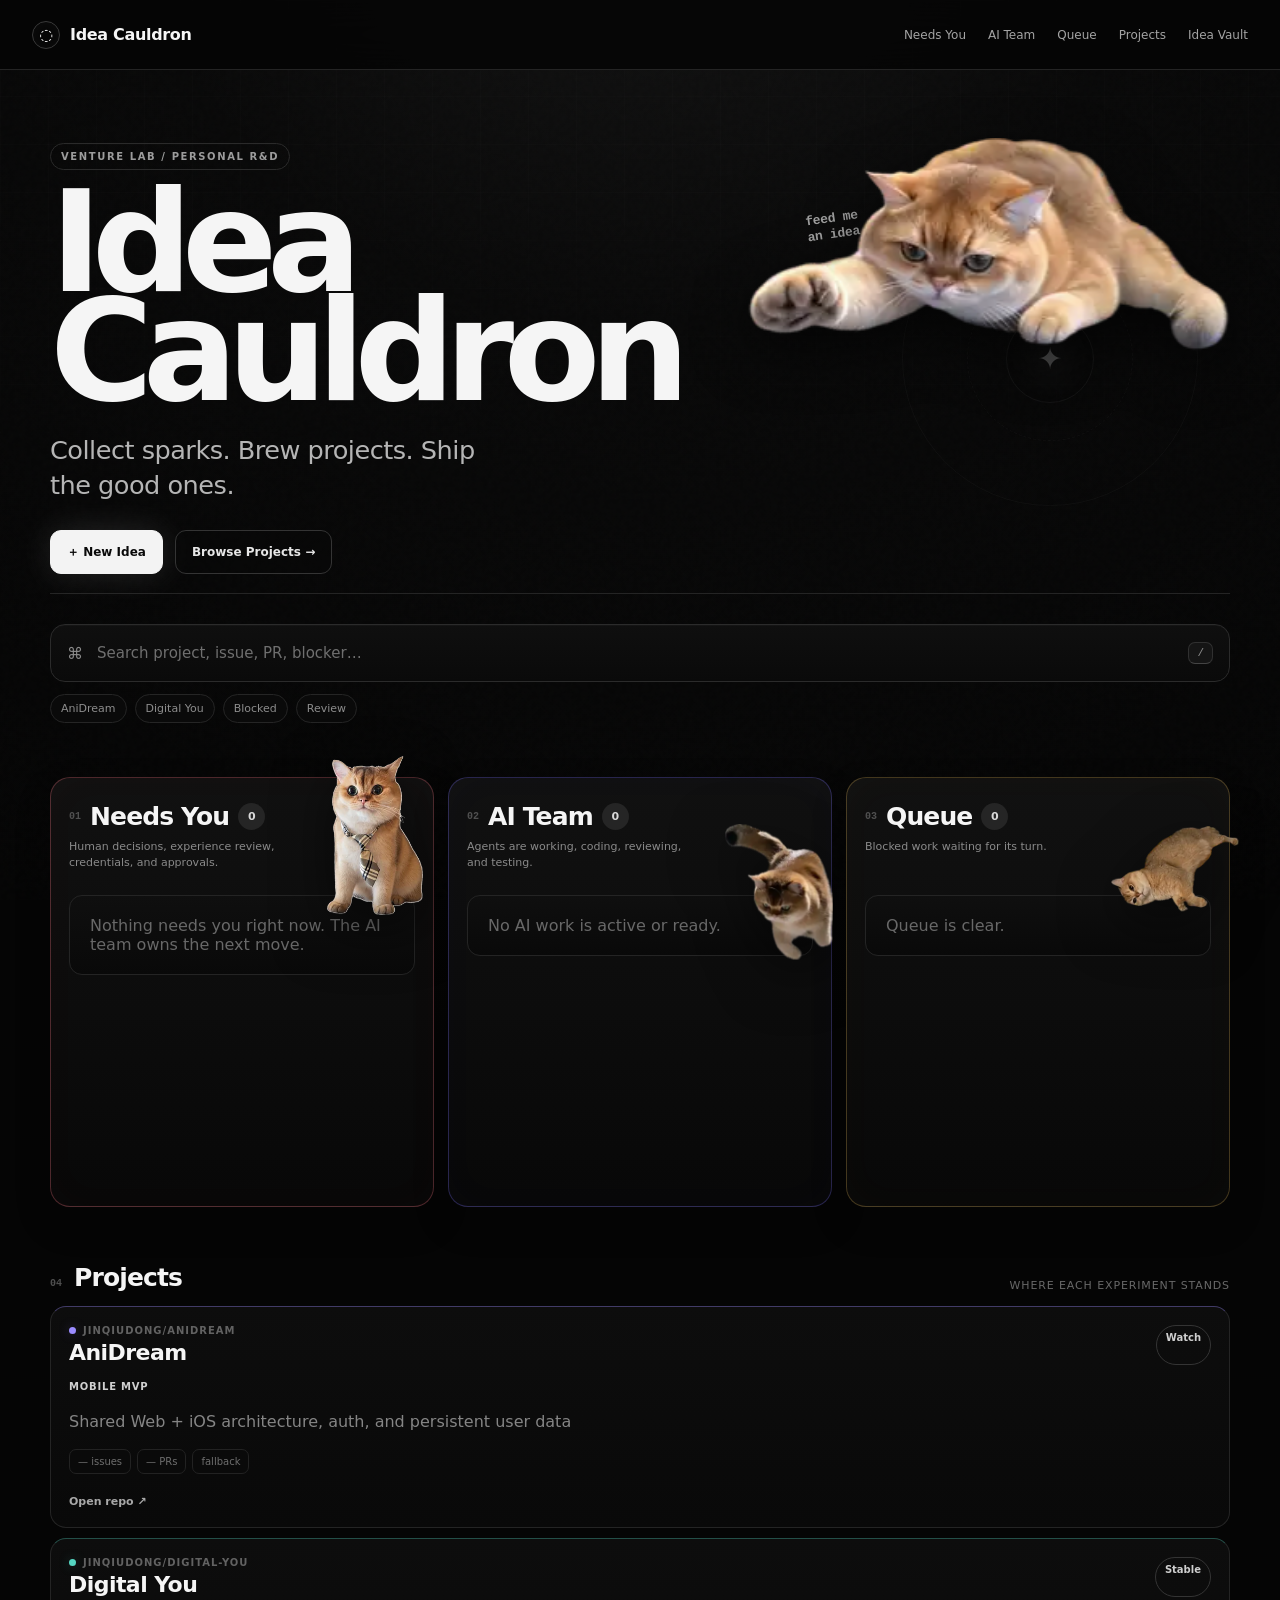
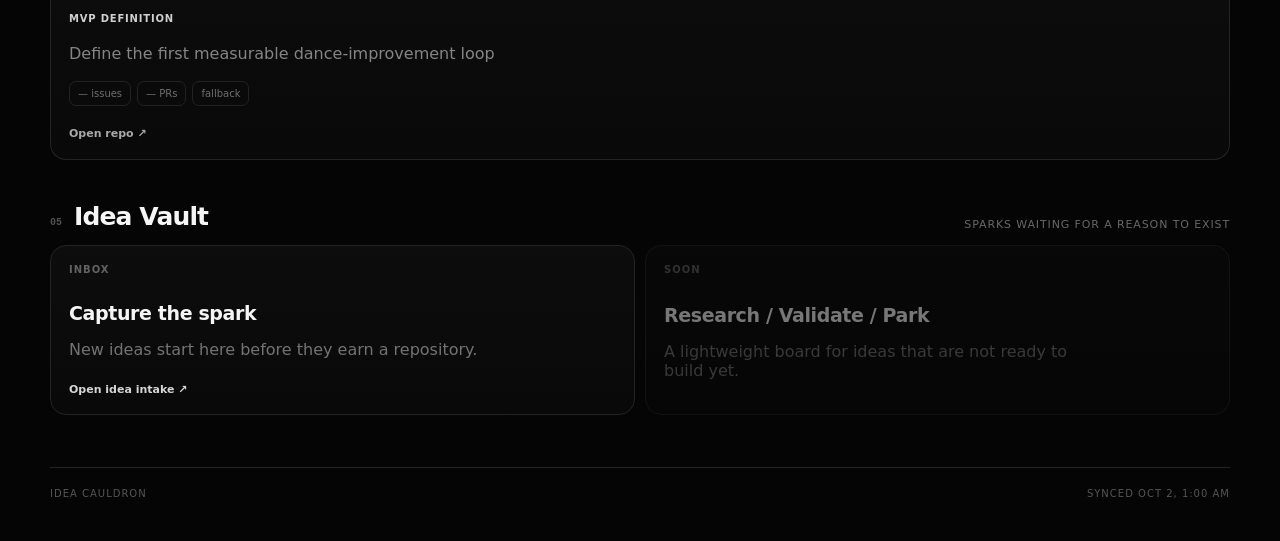
==== commit 39f8745b: "fix: load responsive mascot tuning" ====
--- a/dashboard/index.html
+++ b/dashboard/index.html
@@ -8,6 +8,7 @@
   <link rel="stylesheet" href="style.css" />
   <link rel="stylesheet" href="workflow.css" />
   <link rel="stylesheet" href="cats.css" />
+  <link rel="stylesheet" href="cats-tuning.css" />
 </head>
 <body>
   <div class="noise"></div>
--- a/dashboard/cats.css
+++ b/dashboard/cats.css
@@ -87,19 +87,44 @@
 .projects-section .portfolio-card { min-height: auto; }
 .projects-section .portfolio-card p { min-height: 0; }
 
+/* Hero feeding interaction: the generated transparent cat physically overlaps the title. */
+.hero-cat-stage { min-height: 500px; overflow: visible; }
+.hero-copy { max-width: 68%; }
+.hero-idea-word { position: relative; display: inline-block; z-index: 5; transition: text-shadow .25s ease, transform .25s ease, color .25s ease; }
+.hero-cat-stage.is-feeding .hero-idea-word { color: #fff9de; text-shadow: 0 0 28px rgba(255,220,118,.34); transform: translateX(-2px); }
+.mascot-hero { right: -4%; top: -1%; width: clamp(520px, 63vw, 760px); z-index: 9; transform-origin: 43% 68%; }
+.mascot-hero img { animation: heroCatFloat 5.8s ease-in-out infinite; }
+.mascot-hero:hover { transform: translate(-9px,-5px) scale(1.018) rotate(-.4deg); }
+.hero-cat-stage.is-noticing .mascot-hero { transform: translate(-4px,-2px) scale(1.008); }
+.mascot-hero .cat-whisper { right: 7%; bottom: 10%; top: auto; }
+.mascot-hero .cat-spark { left: 37%; top: 58%; bottom: auto; }
+.cat-mouth-target { position: absolute; left: 39.5%; top: 64%; width: 18px; height: 18px; border-radius: 50%; pointer-events: none; }
+.idea-token { position: absolute; z-index: 18; display: grid; place-items: center; min-width: 62px; height: 38px; padding: 0 14px; border-radius: 999px; border: 1px solid rgba(255,232,156,.7); background: radial-gradient(circle at 30% 20%, #fff8d0, #f5b945 48%, #6b3d00 100%); color: #211400; font: 800 14px/1 ui-monospace, SFMono-Regular, Menlo, monospace; letter-spacing: -.03em; box-shadow: 0 0 22px rgba(255,195,72,.72), 0 0 54px rgba(255,176,46,.28), inset 0 1px rgba(255,255,255,.75); opacity: 0; pointer-events: none; will-change: transform, opacity; }
+.idea-token::after { content: "✦"; position: absolute; right: -11px; top: -13px; color: #fff4b0; text-shadow: 0 0 16px rgba(255,214,91,.9); font-size: 15px; }
+.mascot-hero.is-eating img { animation: heroNibble .55s cubic-bezier(.16,1,.3,1) !important; }
+.mascot-hero.is-eating .cat-spark { animation: catSpark .72s cubic-bezier(.2,.9,.2,1); }
+.hero-cat-stage.is-feeding .hero-doodle { color: #fff0b8; opacity: .92; }
+@keyframes heroCatFloat { 0%,100% { transform: translate(calc(var(--cat-x) + var(--react-x)), calc(var(--cat-y) + var(--react-y))) rotate(var(--cat-tilt)) translateY(0) scale(1); } 50% { transform: translate(calc(var(--cat-x) + var(--react-x)), calc(var(--cat-y) + var(--react-y))) rotate(var(--cat-tilt)) translateY(-3px) scale(1.006); } }
+@keyframes heroNibble { 0% { transform: translate(0,0) scale(1); } 35% { transform: translate(-5px,7px) scale(1.018) rotate(-.5deg); } 58% { transform: translate(-3px,10px) scale(.995) rotate(.3deg); } 100% { transform: translate(0,0) scale(1); } }
+
 @media (max-width: 1060px) {
   .status-board { grid-template-columns: 1fr; }
   .status-panel { min-height: 0; }
   .status-panel .section-description { max-width: 60%; }
   .mascot-boss, .mascot-working, .mascot-queue { right: 18px; }
+  .mascot-hero { right: -12%; width: clamp(470px, 67vw, 680px); }
+  .hero-copy { max-width: 72%; }
 }
 
 @media (max-width: 780px) {
-  .hero-cat-stage { min-height: 520px; padding-bottom: 150px; }
+  .hero-cat-stage { min-height: 560px; padding-bottom: 195px; }
+  .hero-copy { max-width: 100%; }
   .hero-actions { margin-top: 20px; }
   .hero-doodle { display: none; }
-  .mascot-hero { width: 230px; right: -20px; top: auto; bottom: 10px; }
+  .mascot-hero { width: 360px; right: -85px; top: auto; bottom: 22px; }
   .mascot-hero .cat-whisper { display: none; }
+  .cat-mouth-target { left: 39.5%; top: 64%; }
+  .idea-token { min-width: 54px; height: 34px; font-size: 12px; }
   .status-board { margin-top: 24px; gap: 18px; }
   .status-panel { padding: 20px 14px 14px; }
   .status-panel .section-heading { padding-right: 76px; }
@@ -111,5 +136,5 @@
 }
 
 @media (prefers-reduced-motion: reduce) {
-  .mascot, .mascot img, .cat-whisper, .cat-spark { transition: none !important; animation: none !important; }
+  .mascot, .mascot img, .cat-whisper, .cat-spark, .idea-token { transition: none !important; animation: none !important; }
 }
--- a/dashboard/cats-tuning.css
+++ b/dashboard/cats-tuning.css
@@ -0,0 +1,181 @@
+/* Final visual tuning layer for mascot sizing and safe text clearance. */
+
+/* Hero: keep the cat crisp and supportive rather than dominant. */
+.hero-cat-stage {
+  min-height: 470px;
+}
+.hero-copy {
+  max-width: 64%;
+}
+.mascot-hero {
+  right: 0;
+  top: 3%;
+  width: clamp(360px, 38vw, 510px);
+  max-width: 42%;
+  z-index: 7;
+}
+.mascot-hero:hover {
+  transform: translate(-6px,-4px) scale(1.018) rotate(-.35deg);
+}
+.hero-cat-stage.is-noticing .mascot-hero {
+  transform: translate(-3px,-2px) scale(1.006);
+}
+.hero-doodle {
+  right: 28%;
+  top: 18%;
+}
+
+/* Give every status panel a protected header/content zone. */
+.status-panel {
+  padding-top: 24px;
+}
+.status-panel .section-heading {
+  padding-right: 118px;
+}
+.status-panel .section-description {
+  max-width: calc(100% - 112px);
+  min-height: 34px;
+}
+.status-panel .attention-grid,
+.status-panel .workflow-stack {
+  margin-top: 14px;
+}
+
+/* Perch mascots on the panel edge, outside primary reading flow. */
+.mascot-boss {
+  width: 96px;
+  right: 10px;
+  top: -22px;
+}
+.mascot-working {
+  width: 108px;
+  right: -2px;
+  top: 46px;
+}
+.mascot-queue {
+  width: 128px;
+  right: -10px;
+  top: 48px;
+}
+
+/* Context reactions stay subtle so they never drift onto text. */
+.human-cat-stage.is-reacting .mascot-boss {
+  transform: translate(-4px,6px) rotate(-.5deg);
+}
+.work-cat-stage.is-reacting .mascot-working {
+  transform: translate(-6px,8px) rotate(-1.5deg) scale(1.015);
+}
+.queue-cat-stage.is-reacting .mascot-queue {
+  transform: translate(-5px,5px) rotate(-.7deg) scale(1.01);
+}
+
+@media (max-width: 1060px) {
+  .hero-copy {
+    max-width: 70%;
+  }
+  .mascot-hero {
+    right: -2%;
+    width: clamp(330px, 42vw, 440px);
+    max-width: 44%;
+  }
+
+  .status-panel .section-heading {
+    padding-right: 104px;
+  }
+  .status-panel .section-description {
+    max-width: calc(100% - 96px);
+  }
+  .mascot-boss {
+    width: 88px;
+    right: 12px;
+    top: -18px;
+  }
+  .mascot-working {
+    width: 96px;
+    right: 10px;
+    top: 42px;
+  }
+  .mascot-queue {
+    width: 112px;
+    right: 8px;
+    top: 44px;
+  }
+}
+
+@media (max-width: 780px) {
+  .hero-cat-stage {
+    min-height: 520px;
+    padding-bottom: 170px;
+  }
+  .hero-copy {
+    max-width: 100%;
+  }
+  .mascot-hero {
+    width: min(280px, 72vw);
+    max-width: none;
+    right: -34px;
+    top: auto;
+    bottom: 24px;
+  }
+
+  .status-panel {
+    padding: 20px 14px 16px;
+  }
+  .status-panel .section-heading {
+    padding-right: 84px;
+  }
+  .status-panel .section-description {
+    max-width: calc(100% - 74px);
+    min-height: 46px;
+    margin-bottom: 14px;
+  }
+  .mascot-boss {
+    width: 72px;
+    right: 8px;
+    top: -12px;
+  }
+  .mascot-working {
+    width: 80px;
+    right: 6px;
+    top: 52px;
+  }
+  .mascot-queue {
+    width: 92px;
+    right: 2px;
+    top: 54px;
+  }
+}
+
+@media (max-width: 460px) {
+  .hero-cat-stage {
+    min-height: 500px;
+    padding-bottom: 155px;
+  }
+  .mascot-hero {
+    width: min(245px, 70vw);
+    right: -28px;
+    bottom: 26px;
+  }
+
+  .status-panel .section-heading {
+    padding-right: 72px;
+  }
+  .status-panel .section-description {
+    max-width: calc(100% - 64px);
+  }
+  .mascot-boss {
+    width: 62px;
+    right: 8px;
+    top: -8px;
+  }
+  .mascot-working {
+    width: 68px;
+    right: 6px;
+    top: 56px;
+  }
+  .mascot-queue {
+    width: 78px;
+    right: 2px;
+    top: 58px;
+  }
+}
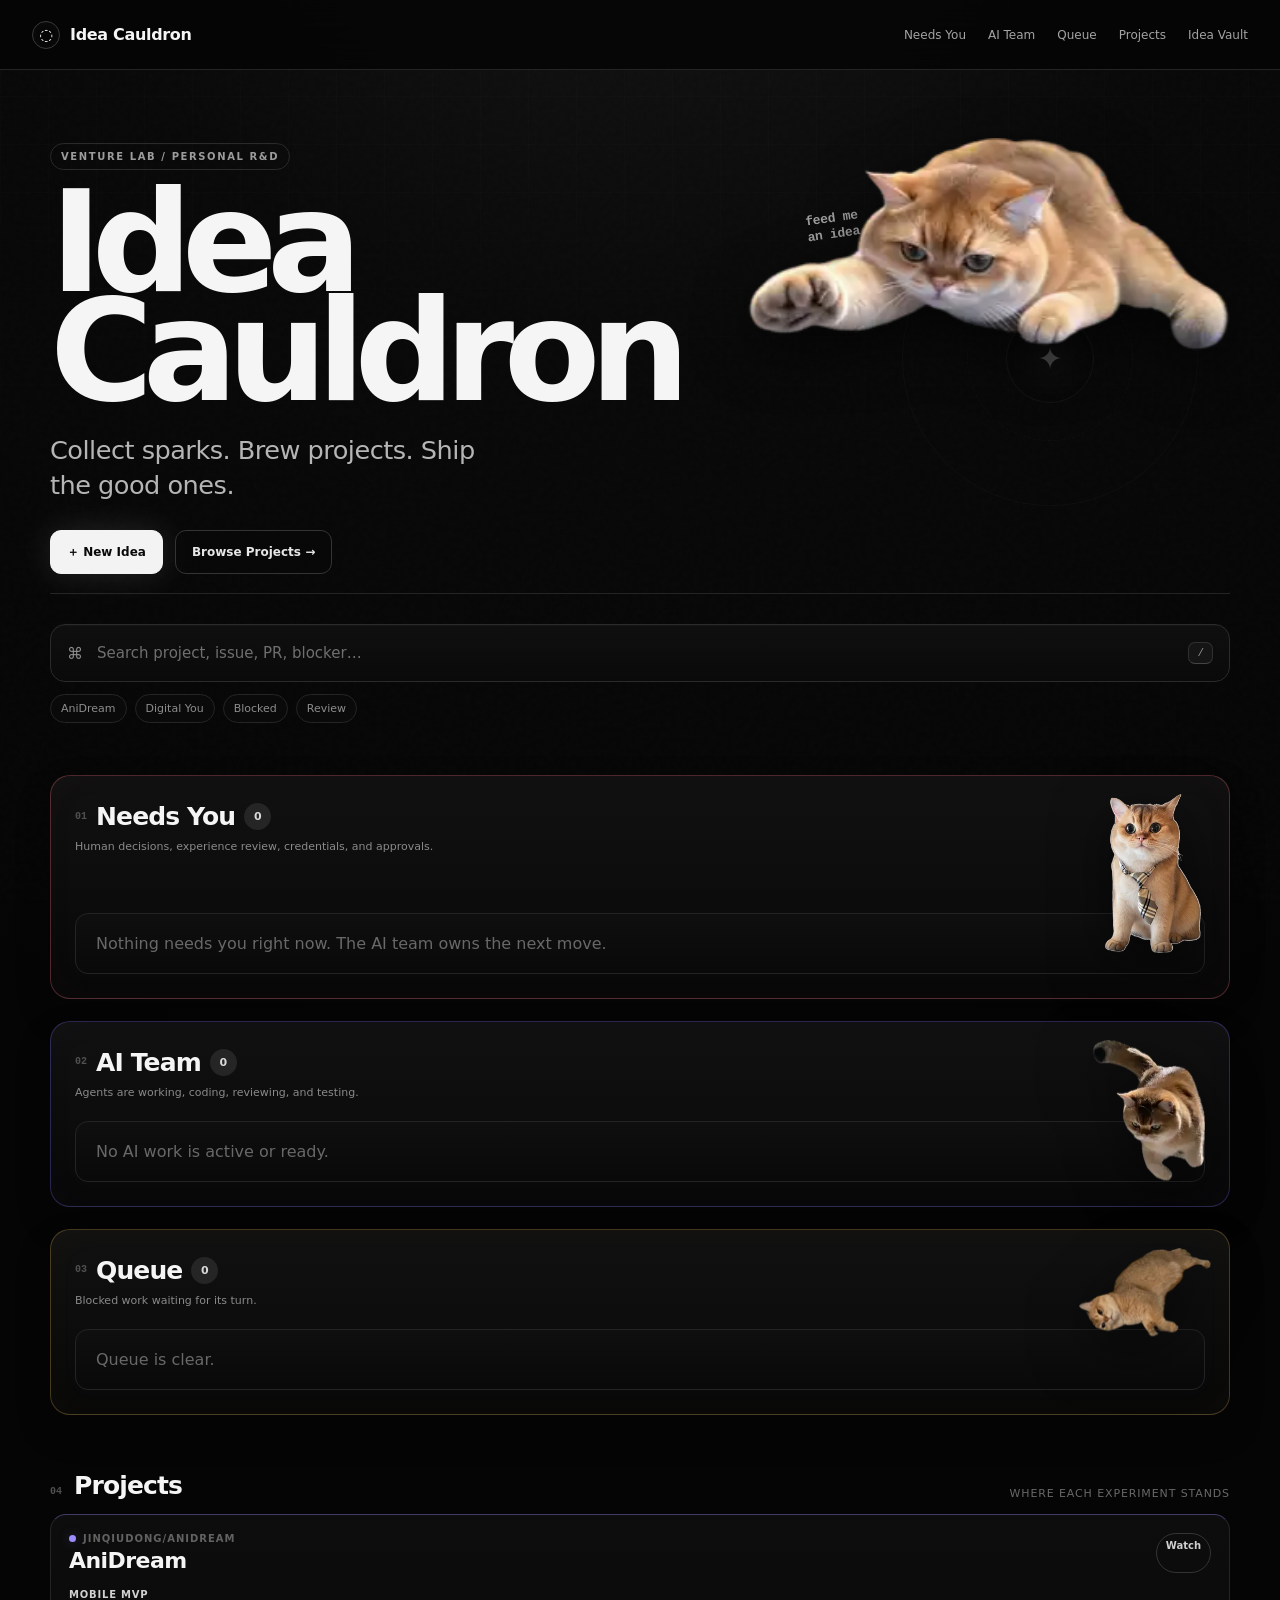
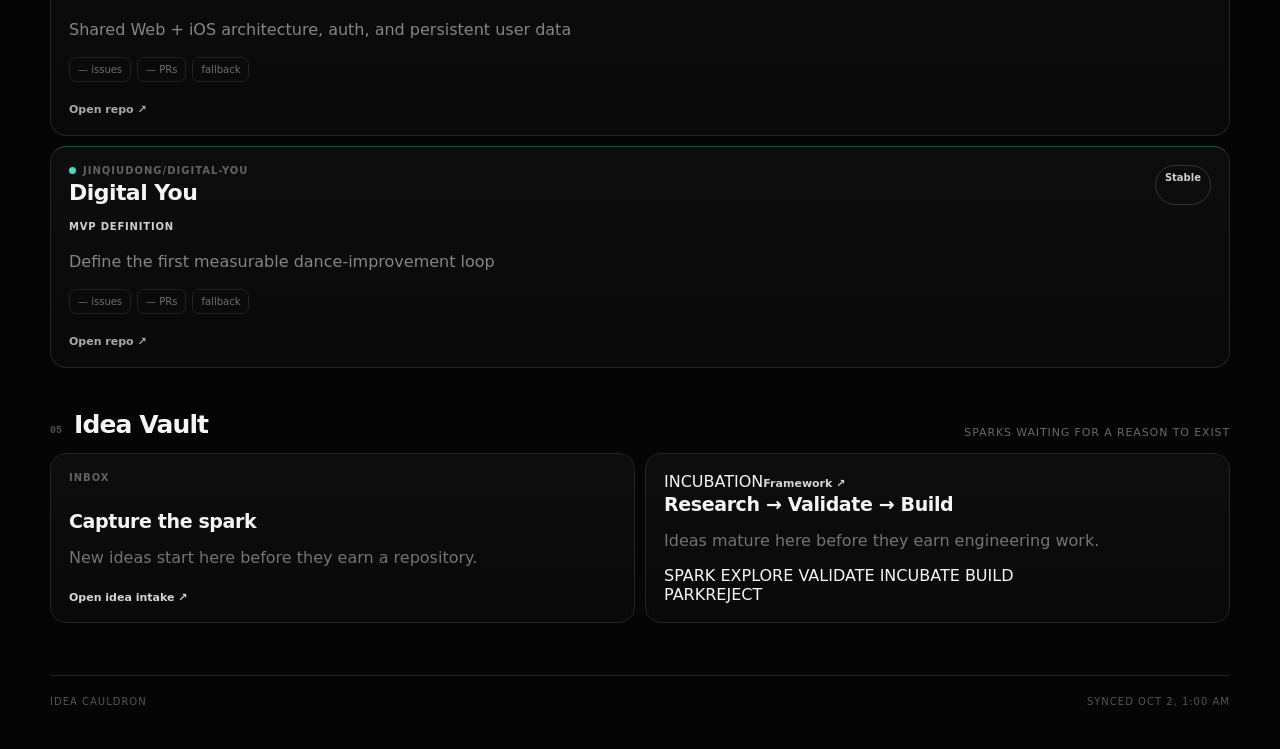
==== commit 56848c6c: "feat: visualize product incubation in Idea Vault" ====
--- a/dashboard/index.html
+++ b/dashboard/index.html
@@ -105,7 +105,19 @@
       <div class="section-heading"><div><span class="section-index">05</span><h2>Idea Vault</h2></div><span class="section-note">Sparks waiting for a reason to exist</span></div>
       <div class="vault-grid">
         <article class="vault-card"><span>INBOX</span><strong>Capture the spark</strong><p>New ideas start here before they earn a repository.</p><a href="https://github.com/Jinqiudong/venture-lab/issues/new/choose" target="_blank" rel="noreferrer">Open idea intake ↗</a></article>
-        <article class="vault-card muted"><span>SOON</span><strong>Research / Validate / Park</strong><p>A lightweight board for ideas that are not ready to build yet.</p></article>
+        <article class="vault-card incubation-card">
+          <div class="incubation-head"><span>INCUBATION</span><a href="https://github.com/Jinqiudong/venture-lab/pull/13" target="_blank" rel="noreferrer">Framework ↗</a></div>
+          <strong>Research → Validate → Build</strong>
+          <p>Ideas mature here before they earn engineering work.</p>
+          <div class="incubation-track" aria-label="Product incubation stages">
+            <span class="incubation-stage current">SPARK</span>
+            <span class="incubation-stage">EXPLORE</span>
+            <span class="incubation-stage">VALIDATE</span>
+            <span class="incubation-stage">INCUBATE</span>
+            <span class="incubation-stage">BUILD</span>
+          </div>
+          <div class="incubation-exits"><span>PARK</span><span>REJECT</span></div>
+        </article>
       </div>
     </section>
 
--- a/dashboard/cats-tuning.css
+++ b/dashboard/cats-tuning.css
@@ -1,4 +1,4 @@
-/* Final visual tuning layer for mascot sizing and safe text clearance. */
+/* Final visual tuning layer for mascot sizing, safe text clearance, and the vertical command board. */
 
 /* Hero: keep the cat crisp and supportive rather than dominant. */
 .hero-cat-stage {
@@ -25,48 +25,138 @@
   top: 18%;
 }
 
-/* Give every status panel a protected header/content zone. */
+/* Vertical work board: each workflow stage gets the full reading width. */
+.status-board {
+  display: grid;
+  grid-template-columns: 1fr;
+  gap: 22px;
+  margin-top: 34px;
+}
 .status-panel {
-  padding-top: 24px;
+  min-height: 0;
+  padding: 26px 24px 24px;
+  overflow: visible;
 }
 .status-panel .section-heading {
-  padding-right: 118px;
+  padding-right: 142px;
+  margin-bottom: 0;
 }
 .status-panel .section-description {
-  max-width: calc(100% - 112px);
-  min-height: 34px;
+  max-width: min(720px, calc(100% - 150px));
+  min-height: 0;
+  margin: 8px 0 20px;
 }
 .status-panel .attention-grid,
 .status-panel .workflow-stack {
-  margin-top: 14px;
-}
-
-/* Perch mascots on the panel edge, outside primary reading flow. */
+  margin-top: 8px;
+}
+
+/* Needs You gets a dedicated mascot rail above the task cards. */
+.status-panel-human {
+  padding-top: 26px;
+}
+.status-panel-human .section-heading,
+.status-panel-human .section-description {
+  padding-right: 150px;
+}
+.status-panel-human .section-description {
+  max-width: min(760px, calc(100% - 160px));
+}
+.status-panel-human .attention-grid {
+  margin-top: 58px;
+}
+
+/* Full-width cards read like a work queue rather than narrow dashboard tiles. */
+.status-panel .project-workflow-group {
+  padding: 14px;
+}
+.status-panel .project-workflow-cards {
+  grid-template-columns: 1fr;
+}
+.status-panel .attention-card,
+.status-panel .workflow-card {
+  padding: 18px 20px;
+}
+.status-panel .attention-card h3,
+.status-panel .workflow-card h3 {
+  font-size: clamp(17px, 1.7vw, 22px);
+  line-height: 1.18;
+  max-width: 820px;
+}
+.status-panel .attention-card p {
+  max-width: 800px;
+}
+.status-panel .workflow-head {
+  align-items: flex-start;
+}
+.status-panel .workflow-head > div:first-child {
+  min-width: 0;
+}
+.status-panel .pipeline {
+  max-width: 820px;
+  margin: 22px 0 17px;
+  gap: 6px;
+}
+.status-panel .pipeline-step small {
+  font-size: 8px;
+}
+.status-panel .workflow-foot {
+  align-items: center;
+}
+
+/* Compact action/status chips: no more oversized circles in narrow columns. */
+.status-panel .status,
+.status-panel .health {
+  flex: 0 0 auto;
+  min-width: 0;
+  padding: 6px 10px;
+  border-radius: 999px;
+  font-size: 9px;
+  line-height: 1;
+  white-space: nowrap;
+}
+.status-panel .attention-card > a {
+  position: relative;
+  z-index: 6;
+  flex: 0 0 auto;
+  padding: 8px 11px;
+  border-radius: 9px;
+  white-space: nowrap;
+}
+.status-panel .workflow-links {
+  margin-left: auto;
+}
+
+/* Mascots perch in the section header, never in the task reading lane. */
 .mascot-boss {
   width: 96px;
-  right: 10px;
-  top: -22px;
+  right: 28px;
+  top: 18px;
+}
+.mascot-boss .cat-whisper {
+  right: 72%;
+  top: -6px;
 }
 .mascot-working {
-  width: 108px;
-  right: -2px;
-  top: 46px;
+  width: 112px;
+  right: 24px;
+  top: 18px;
 }
 .mascot-queue {
-  width: 128px;
-  right: -10px;
-  top: 48px;
+  width: 132px;
+  right: 18px;
+  top: 18px;
 }
 
 /* Context reactions stay subtle so they never drift onto text. */
 .human-cat-stage.is-reacting .mascot-boss {
-  transform: translate(-4px,6px) rotate(-.5deg);
+  transform: translate(-2px,3px) rotate(-.35deg);
 }
 .work-cat-stage.is-reacting .mascot-working {
-  transform: translate(-6px,8px) rotate(-1.5deg) scale(1.015);
+  transform: translate(-5px,6px) rotate(-1.2deg) scale(1.012);
 }
 .queue-cat-stage.is-reacting .mascot-queue {
-  transform: translate(-5px,5px) rotate(-.7deg) scale(1.01);
+  transform: translate(-5px,4px) rotate(-.6deg) scale(1.008);
 }
 
 @media (max-width: 1060px) {
@@ -79,26 +169,36 @@
     max-width: 44%;
   }
 
+  .status-panel {
+    padding: 24px 20px 20px;
+  }
   .status-panel .section-heading {
-    padding-right: 104px;
+    padding-right: 118px;
   }
   .status-panel .section-description {
-    max-width: calc(100% - 96px);
+    max-width: calc(100% - 126px);
+  }
+  .status-panel-human .section-heading,
+  .status-panel-human .section-description {
+    padding-right: 132px;
+  }
+  .status-panel-human .attention-grid {
+    margin-top: 50px;
   }
   .mascot-boss {
-    width: 88px;
+    width: 86px;
+    right: 18px;
+    top: 16px;
+  }
+  .mascot-working {
+    width: 100px;
+    right: 16px;
+    top: 16px;
+  }
+  .mascot-queue {
+    width: 116px;
     right: 12px;
-    top: -18px;
-  }
-  .mascot-working {
-    width: 96px;
-    right: 10px;
-    top: 42px;
-  }
-  .mascot-queue {
-    width: 112px;
-    right: 8px;
-    top: 44px;
+    top: 16px;
   }
 }
 
@@ -118,31 +218,63 @@
     bottom: 24px;
   }
 
+  .status-board {
+    gap: 16px;
+    margin-top: 24px;
+  }
   .status-panel {
     padding: 20px 14px 16px;
   }
   .status-panel .section-heading {
-    padding-right: 84px;
+    padding-right: 82px;
   }
   .status-panel .section-description {
-    max-width: calc(100% - 74px);
-    min-height: 46px;
+    max-width: calc(100% - 78px);
     margin-bottom: 14px;
   }
+  .status-panel-human .section-heading,
+  .status-panel-human .section-description {
+    padding-right: 88px;
+  }
+  .status-panel-human .attention-grid {
+    margin-top: 36px;
+  }
+  .status-panel .attention-card,
+  .status-panel .workflow-card {
+    padding: 14px;
+  }
+  .status-panel .workflow-head,
+  .status-panel .workflow-foot {
+    gap: 10px;
+  }
+  .status-panel .workflow-card h3,
+  .status-panel .attention-card h3 {
+    font-size: 16px;
+  }
+  .status-panel .pipeline {
+    max-width: none;
+    overflow-x: auto;
+    grid-template-columns: repeat(6, minmax(62px, 1fr));
+    padding-bottom: 4px;
+  }
+
   .mascot-boss {
-    width: 72px;
+    width: 66px;
     right: 8px;
-    top: -12px;
+    top: 16px;
   }
   .mascot-working {
-    width: 80px;
+    width: 76px;
     right: 6px;
-    top: 52px;
+    top: 46px;
   }
   .mascot-queue {
-    width: 92px;
+    width: 88px;
     right: 2px;
-    top: 54px;
+    top: 46px;
+  }
+  .mascot-boss .cat-whisper {
+    display: none;
   }
 }
 
@@ -158,24 +290,41 @@
   }
 
   .status-panel .section-heading {
-    padding-right: 72px;
+    padding-right: 68px;
   }
   .status-panel .section-description {
-    max-width: calc(100% - 64px);
+    max-width: calc(100% - 62px);
+  }
+  .status-panel-human .section-heading,
+  .status-panel-human .section-description {
+    padding-right: 70px;
+  }
+  .status-panel-human .attention-grid {
+    margin-top: 30px;
+  }
+  .status-panel .workflow-head {
+    flex-direction: row;
+    align-items: flex-start;
+  }
+  .status-panel .workflow-foot {
+    align-items: flex-start;
+  }
+  .status-panel .workflow-links {
+    margin-left: 0;
   }
   .mascot-boss {
-    width: 62px;
-    right: 8px;
-    top: -8px;
+    width: 58px;
+    right: 7px;
+    top: 18px;
   }
   .mascot-working {
-    width: 68px;
-    right: 6px;
-    top: 56px;
+    width: 64px;
+    right: 5px;
+    top: 50px;
   }
   .mascot-queue {
-    width: 78px;
-    right: 2px;
-    top: 58px;
-  }
-}
+    width: 74px;
+    right: 0;
+    top: 52px;
+  }
+}
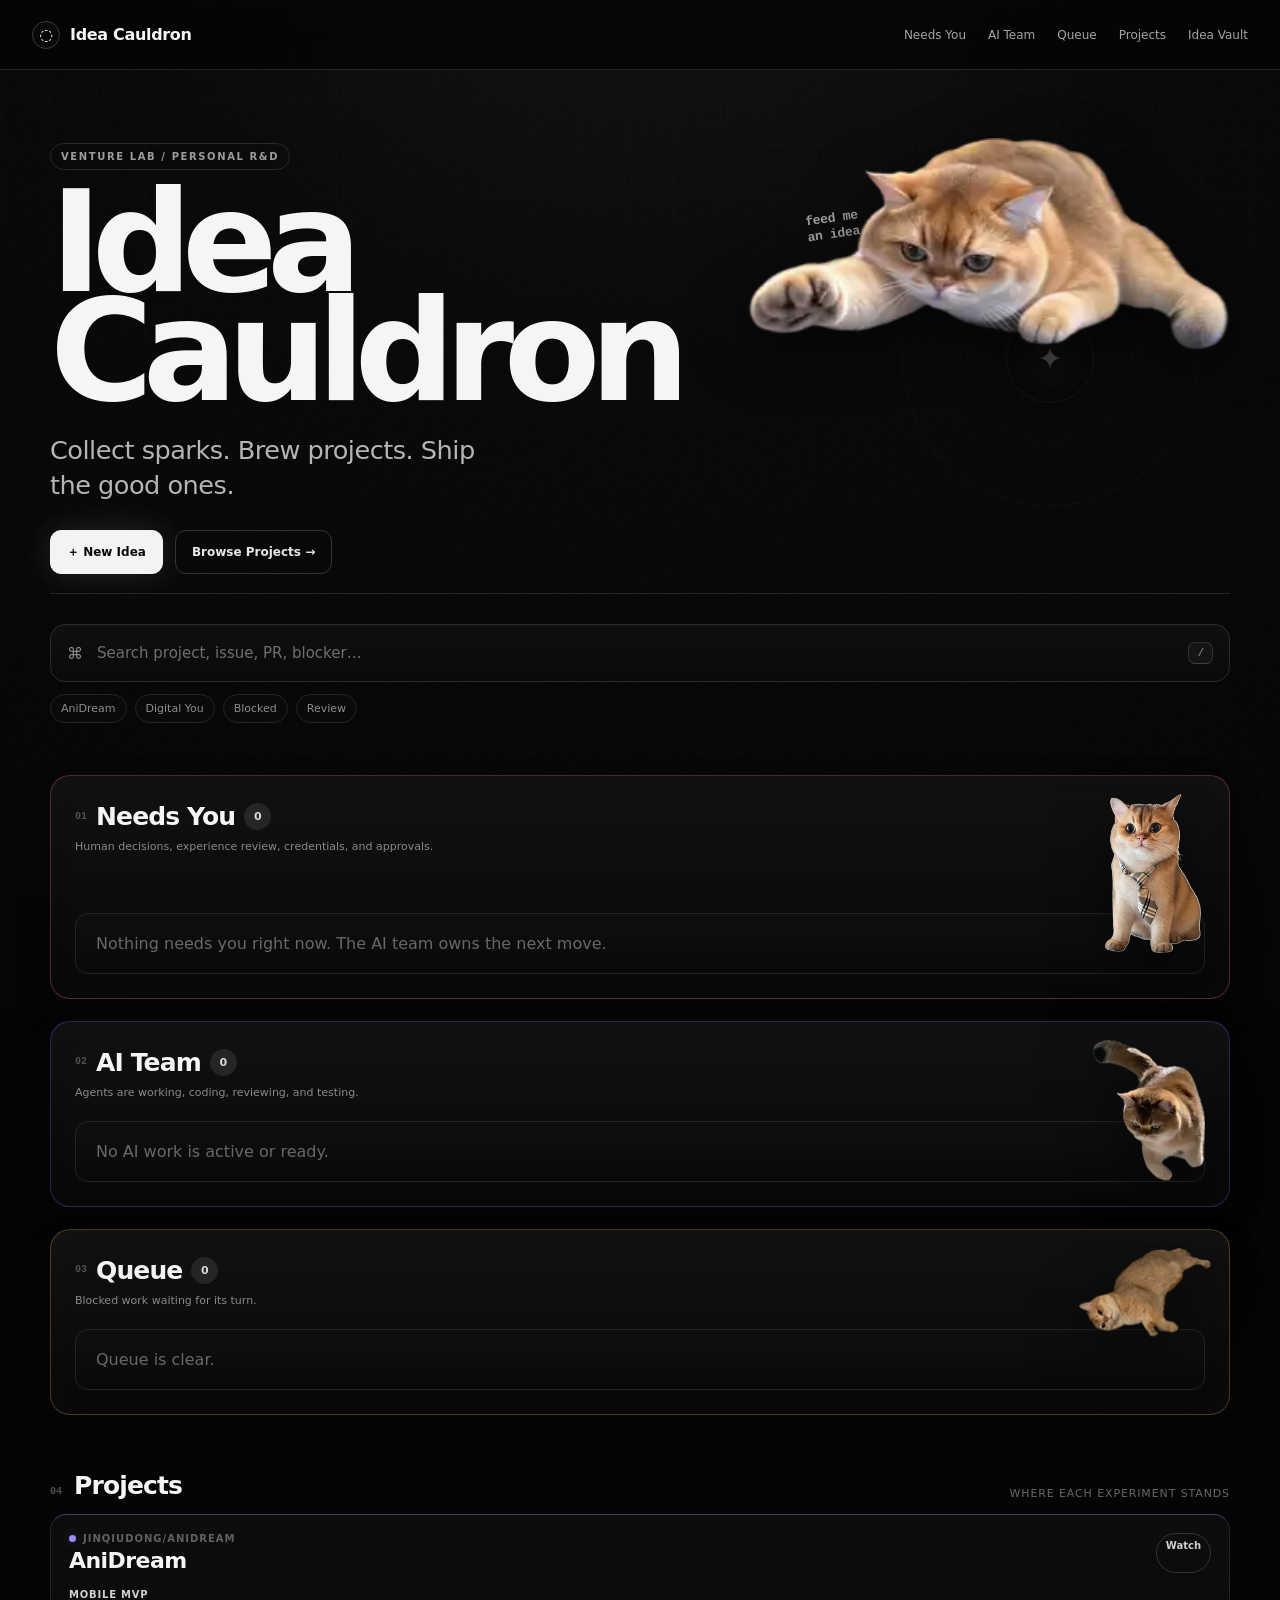
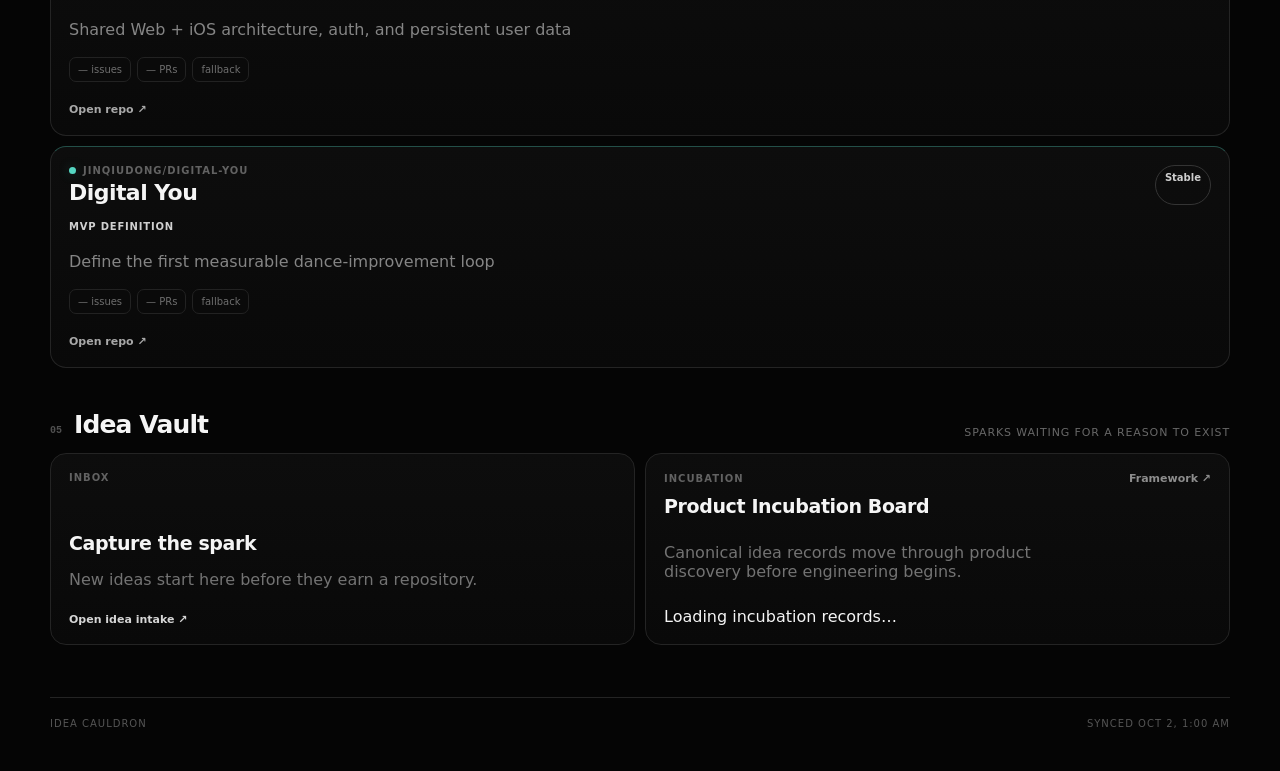
==== commit f106c927: "feat: make Idea Vault incubation board data-driven" ====
--- a/dashboard/index.html
+++ b/dashboard/index.html
@@ -107,16 +107,9 @@
         <article class="vault-card"><span>INBOX</span><strong>Capture the spark</strong><p>New ideas start here before they earn a repository.</p><a href="https://github.com/Jinqiudong/venture-lab/issues/new/choose" target="_blank" rel="noreferrer">Open idea intake ↗</a></article>
         <article class="vault-card incubation-card">
           <div class="incubation-head"><span>INCUBATION</span><a href="https://github.com/Jinqiudong/venture-lab/pull/13" target="_blank" rel="noreferrer">Framework ↗</a></div>
-          <strong>Research → Validate → Build</strong>
-          <p>Ideas mature here before they earn engineering work.</p>
-          <div class="incubation-track" aria-label="Product incubation stages">
-            <span class="incubation-stage current">SPARK</span>
-            <span class="incubation-stage">EXPLORE</span>
-            <span class="incubation-stage">VALIDATE</span>
-            <span class="incubation-stage">INCUBATE</span>
-            <span class="incubation-stage">BUILD</span>
-          </div>
-          <div class="incubation-exits"><span>PARK</span><span>REJECT</span></div>
+          <strong>Product Incubation Board</strong>
+          <p>Canonical idea records move through product discovery before engineering begins.</p>
+          <div id="incubation-board" class="incubation-board"><div class="incubation-loading">Loading incubation records…</div></div>
         </article>
       </div>
     </section>
--- a/dashboard/style.css
+++ b/dashboard/style.css
@@ -119,3 +119,22 @@
   * { scroll-behavior: auto !important; }
   .orbit-a, .orbit-b { animation: none; }
 }
+
+.incubation-card { gap: 10px; }
+.incubation-head { display: flex; align-items: center; justify-content: space-between; gap: 12px; }
+.incubation-head > span, .incubation-exits span { color: #626262; font-size: 10px; font-weight: 800; letter-spacing: .1em; }
+.incubation-head a { margin: 0; color: #8d8d8d; }
+.incubation-track { display: grid; grid-template-columns: repeat(5, minmax(0, 1fr)); gap: 5px; margin-top: 6px; }
+.incubation-stage { position: relative; padding-top: 15px; color: #626262; font-size: 8px; font-weight: 800; letter-spacing: .06em; text-align: center; }
+.incubation-stage::before { content: ""; position: absolute; top: 4px; left: 0; right: 0; height: 1px; background: #292929; }
+.incubation-stage::after { content: ""; position: absolute; top: 1px; left: 50%; width: 7px; height: 7px; transform: translateX(-50%); border-radius: 50%; border: 1px solid #4a4a4a; background: #111; }
+.incubation-stage.current { color: #f0f0f0; }
+.incubation-stage.current::after { background: #f0f0f0; border-color: #f0f0f0; box-shadow: 0 0 12px rgba(255,255,255,.25); }
+.incubation-exits { display: flex; gap: 8px; margin-top: auto; }
+.incubation-exits span { border: 1px solid #252525; border-radius: 999px; padding: 5px 8px; }
+@media (max-width: 520px) {
+  .incubation-track { grid-template-columns: 1fr; gap: 2px; }
+  .incubation-stage { padding: 7px 0 7px 20px; text-align: left; }
+  .incubation-stage::before { top: 0; bottom: 0; left: 5px; right: auto; width: 1px; height: auto; }
+  .incubation-stage::after { top: 50%; left: 5px; transform: translate(-50%, -50%); }
+}
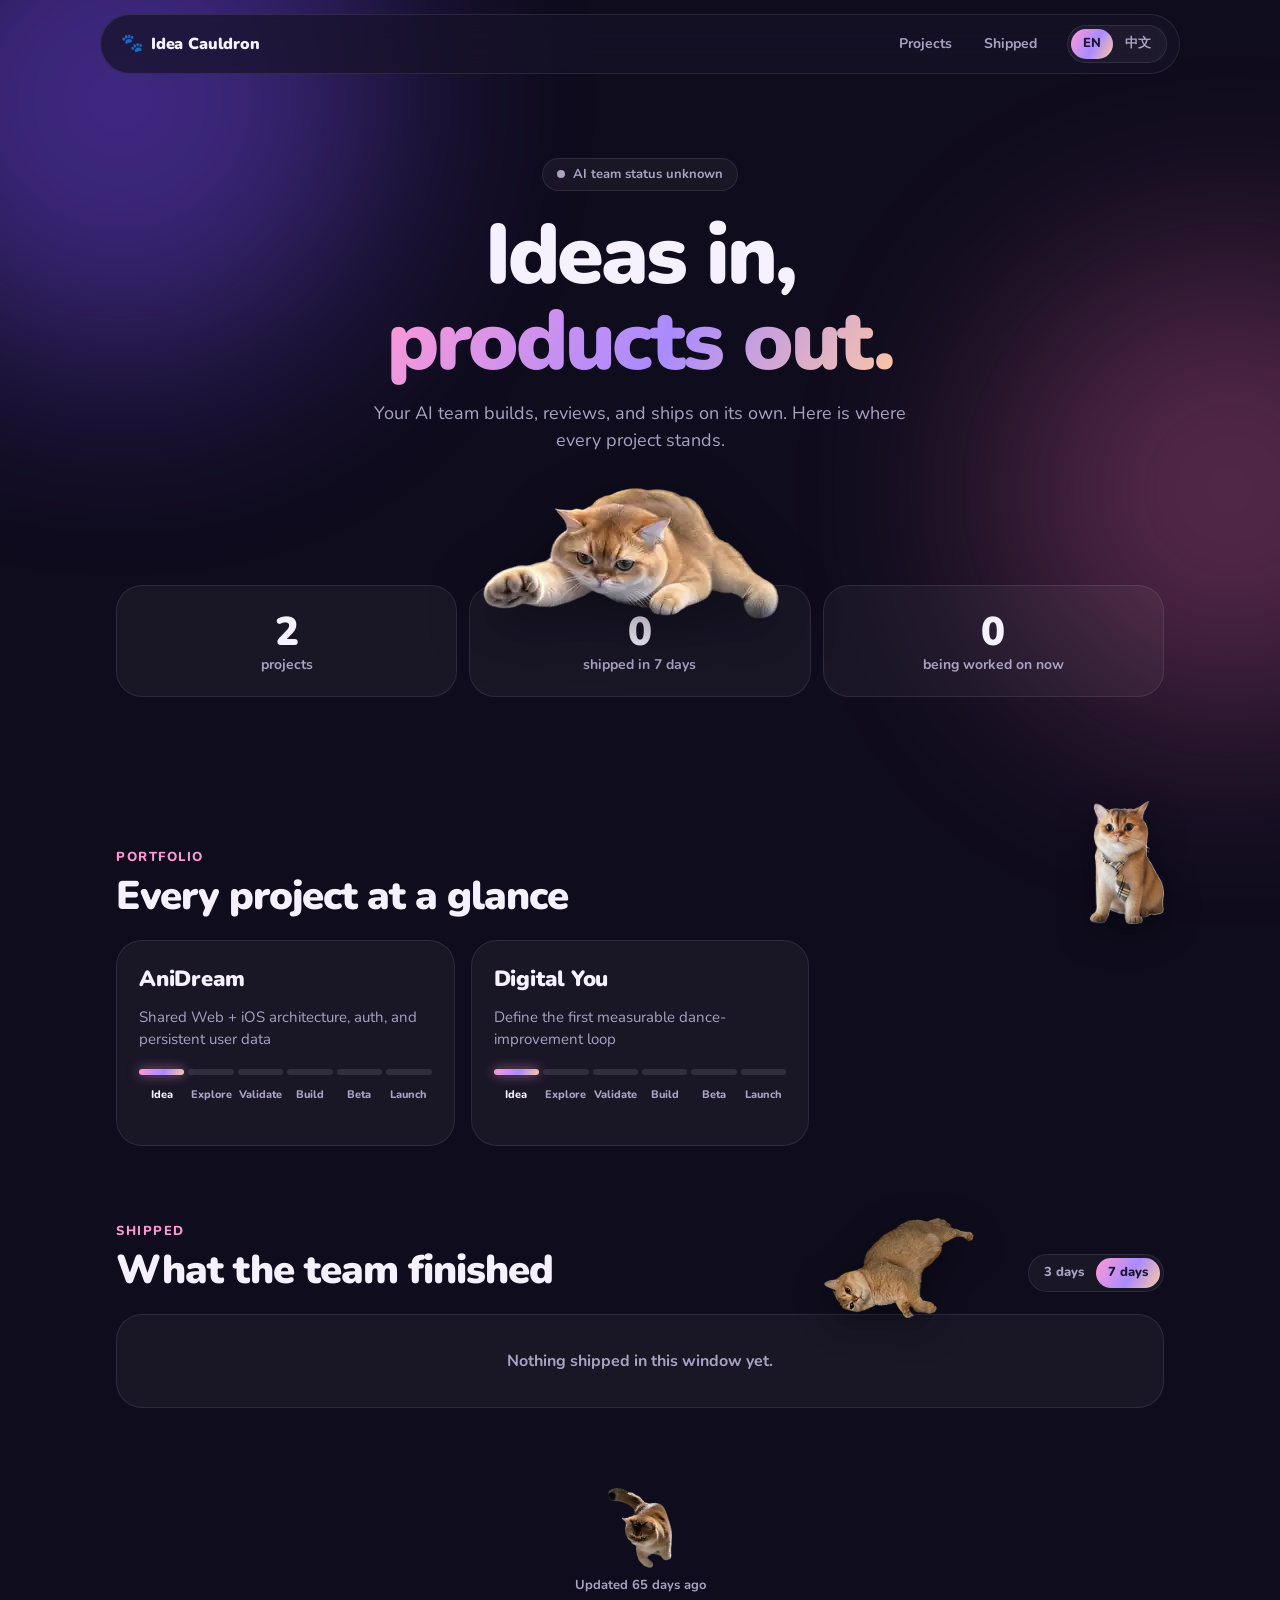
==== commit 9717aefd: "feat(dashboard): bilingual portfolio page with project lifecycle and shipped feed - New dark, Flowra" ====
--- a/dashboard/index.html
+++ b/dashboard/index.html
@@ -3,295 +3,76 @@
 <head>
   <meta charset="utf-8" />
   <meta name="viewport" content="width=device-width, initial-scale=1" />
-  <meta name="description" content="Idea Cauldron — ideas, builds, and next moves." />
+  <meta name="description" content="Idea Cauldron: every project, its stage, and what the AI team shipped." />
   <title>Idea Cauldron</title>
+  <link rel="preconnect" href="https://fonts.googleapis.com" />
+  <link rel="preconnect" href="https://fonts.gstatic.com" crossorigin />
+  <link href="https://fonts.googleapis.com/css2?family=Nunito:wght@500;700;800;900&display=swap" rel="stylesheet" />
   <link rel="stylesheet" href="style.css" />
-  <link rel="stylesheet" href="workflow.css" />
-  <link rel="stylesheet" href="cats.css" />
-  <link rel="stylesheet" href="cats-tuning.css" />
 </head>
 <body>
-  <div class="noise"></div>
+  <div class="glow glow-a" aria-hidden="true"></div>
+  <div class="glow glow-b" aria-hidden="true"></div>
+
   <header class="topbar">
-    <a class="brand" href="#top" aria-label="Idea Cauldron home"><span class="sigil">◌</span><span>Idea Cauldron</span></a>
+    <a class="brand" href="#top"><span class="paw" aria-hidden="true">🐾</span><span>Idea Cauldron</span></a>
     <nav>
-      <a href="#attention">Needs You</a>
-      <a href="#ai-team">AI Team</a>
-      <a href="#queue">Queue</a>
-      <a href="#projects">Projects</a>
-      <a href="#vault">Idea Vault</a>
+      <a href="#projects" data-i18n="nav.projects">Projects</a>
+      <a href="#shipped" data-i18n="nav.shipped">Shipped</a>
     </nav>
+    <div class="lang" role="group" aria-label="Language">
+      <button type="button" data-lang="en">EN</button>
+      <button type="button" data-lang="zh">中文</button>
+    </div>
   </header>
 
-  <main class="shell" id="top">
-    <section class="hero cat-stage hero-cat-stage" id="hero-stage">
-      <div class="hero-copy">
-        <div class="hero-badge">VENTURE LAB / PERSONAL R&D</div>
-        <h1><span class="hero-idea-word" id="hero-idea-word">Idea</span><br />Cauldron</h1>
-        <p class="subtitle">Collect sparks. Brew projects. Ship the good ones.</p>
-        <div class="hero-actions">
-          <a class="hero-action primary" href="https://github.com/Jinqiudong/venture-lab/issues/new/choose" target="_blank" rel="noreferrer">＋ New Idea</a>
-          <a class="hero-action" href="#projects">Browse Projects →</a>
-        </div>
-      </div>
-      <div class="hero-orbit" aria-hidden="true"><span class="orbit orbit-a"></span><span class="orbit orbit-b"></span><span class="orbit-core">✦</span></div>
-      <div class="hero-doodle" aria-hidden="true">feed me<br />an idea ✦</div>
-      <button class="mascot mascot-hero" type="button" aria-label="Idea Cauldron cat mascot">
-        <img src="assets/cat-hero-gpt.webp" alt="Your cat reaching across the Idea Cauldron title" />
-        <span class="cat-mouth-target" id="cat-mouth-target" aria-hidden="true"></span>
-        <span class="cat-whisper">Got another idea?</span>
-        <span class="cat-spark" aria-hidden="true">✦</span>
-      </button>
-      <span class="idea-token" id="hero-idea-token" aria-hidden="true">Idea</span>
-    </section>
-
-    <section class="command-zone" aria-label="Dashboard search">
-      <div class="command-bar"><span class="prompt">⌘</span><input id="command-search" type="search" placeholder="Search project, issue, PR, blocker…" autocomplete="off" /><kbd>/</kbd></div>
-      <div class="quick-links">
-        <button type="button" data-filter="AniDream">AniDream</button>
-        <button type="button" data-filter="Digital You">Digital You</button>
-        <button type="button" data-filter="Blocked">Blocked</button>
-        <button type="button" data-filter="Review">Review</button>
+  <main id="top">
+    <section class="hero">
+      <span class="pill" id="pipeline-pill"><span class="dot"></span><span id="pipeline-text">…</span></span>
+      <h1><span data-i18n="hero.line1">Ideas in,</span><br /><span class="gradient" data-i18n="hero.line2">products out.</span></h1>
+      <p class="lede" data-i18n="hero.lede">Your AI team builds, reviews, and ships on its own. Here is where every project stands.</p>
+      <div class="hero-cat"><img src="assets/cat-hero-main.webp" alt="" /></div>
+      <div class="stats">
+        <div class="stat"><strong id="stat-projects">–</strong><span data-i18n="stat.projects">projects</span></div>
+        <div class="stat"><strong id="stat-shipped">–</strong><span data-i18n="stat.shipped">shipped in 7 days</span></div>
+        <div class="stat"><strong id="stat-active">–</strong><span data-i18n="stat.active">being worked on now</span></div>
       </div>
     </section>
 
-    <div class="status-board" aria-label="Work status board">
-      <section id="attention" class="panel-section cat-stage human-cat-stage status-panel status-panel-human">
-        <div class="section-heading">
-          <div><span class="section-index">01</span><h2>Needs You</h2><span class="section-count" id="attention-count">0</span></div>
+    <section id="projects" class="section">
+      <div class="section-head">
+        <div>
+          <span class="eyebrow" data-i18n="projects.eyebrow">Portfolio</span>
+          <h2 data-i18n="projects.title">Every project at a glance</h2>
         </div>
-        <p class="section-description">Human decisions, experience review, credentials, and approvals.</p>
-        <button class="mascot mascot-boss" type="button" aria-label="Boss cat">
-          <img src="assets/cat-boss.webp" data-remove-edge-white="true" alt="Your cat in a tie at the laptop" />
-          <span class="cat-whisper">Boss, your call.</span>
-          <span class="cat-spark" aria-hidden="true">✦</span>
-        </button>
-        <div id="attention-list" class="attention-grid"></div>
-      </section>
-
-      <section id="ai-team" class="panel-section cat-stage work-cat-stage status-panel status-panel-ai">
-        <div class="section-heading">
-          <div><span class="section-index">02</span><h2>AI Team</h2><span class="section-count" id="ai-team-count">0</span></div>
-        </div>
-        <p class="section-description">Agents are working, coding, reviewing, and testing.</p>
-        <button class="mascot mascot-working" type="button" aria-label="Working cat">
-          <img src="assets/cat-working.webp" alt="Your cat walking through the active work area" />
-          <span class="cat-whisper">Tiny paws. Big commits.</span>
-          <span class="cat-spark" aria-hidden="true">✦</span>
-        </button>
-        <div id="ai-team-list" class="workflow-stack"></div>
-      </section>
-
-      <section id="queue" class="panel-section cat-stage queue-cat-stage status-panel status-panel-queue">
-        <div class="section-heading">
-          <div><span class="section-index">03</span><h2>Queue</h2><span class="section-count" id="queue-count">0</span></div>
-        </div>
-        <p class="section-description">Blocked work waiting for its turn.</p>
-        <button class="mascot mascot-queue" type="button" aria-label="Queue cat">
-          <img src="assets/cat-queue.webp" data-remove-edge-white="true" alt="Your cat lounging in the queue" />
-          <span class="cat-whisper">Wake me when it’s unblocked.</span>
-          <span class="cat-spark" aria-hidden="true">✦</span>
-        </button>
-        <div id="queue-list" class="workflow-stack"></div>
-      </section>
-    </div>
-
-    <section id="projects" class="panel-section projects-section">
-      <div class="section-heading"><div><span class="section-index">04</span><h2>Projects</h2></div><span class="section-note">Where each experiment stands</span></div>
-      <div id="projects-grid" class="portfolio-grid"></div>
+        <img class="section-cat" src="assets/cat-boss.webp" alt="" />
+      </div>
+      <div id="project-grid" class="project-grid"></div>
     </section>
 
-    <section id="vault" class="panel-section vault-section">
-      <div class="section-heading"><div><span class="section-index">05</span><h2>Idea Vault</h2></div><span class="section-note">Sparks waiting for a reason to exist</span></div>
-      <div class="vault-grid">
-        <article class="vault-card"><span>INBOX</span><strong>Capture the spark</strong><p>New ideas start here before they earn a repository.</p><a href="https://github.com/Jinqiudong/venture-lab/issues/new/choose" target="_blank" rel="noreferrer">Open idea intake ↗</a></article>
-        <article class="vault-card incubation-card">
-          <div class="incubation-head"><span>INCUBATION</span><a href="https://github.com/Jinqiudong/venture-lab/pull/13" target="_blank" rel="noreferrer">Framework ↗</a></div>
-          <strong>Product Incubation Board</strong>
-          <p>Canonical idea records move through product discovery before engineering begins.</p>
-          <div id="incubation-board" class="incubation-board"><div class="incubation-loading">Loading incubation records…</div></div>
-        </article>
+    <section id="shipped" class="section">
+      <div class="section-head">
+        <div>
+          <span class="eyebrow" data-i18n="shipped.eyebrow">Shipped</span>
+          <h2 data-i18n="shipped.title">What the team finished</h2>
+        </div>
+        <div class="range" role="group" aria-label="Range">
+          <button type="button" data-range="3" data-i18n="range.3">3 days</button>
+          <button type="button" data-range="7" data-i18n="range.7">7 days</button>
+        </div>
+      </div>
+      <div class="shipped-wrap">
+        <ol id="shipped-list" class="shipped-list"></ol>
+        <img class="shipped-cat" src="assets/cat-queue.webp" alt="" />
       </div>
     </section>
+  </main>
 
-    <footer><span>Idea Cauldron</span><span id="updated">Syncing…</span></footer>
-  </main>
+  <footer>
+    <img src="assets/cat-working.webp" alt="" />
+    <span id="updated"></span>
+  </footer>
+
   <script src="app.js"></script>
-  <script>
-    const CAT_LINES = {
-      hero: ["mrrp. brewed ✦", "tasty idea.", "one more?"],
-      boss: ["Boss, your call.", "I need one decision.", "Approve? I brought a tie."],
-      work: ["Tiny paws. Big commits.", "On it.", "Reviewing the humans’ code… kidding."],
-      queue: ["Wake me when it’s unblocked.", "Still waiting…", "Queue life. Very demanding."]
-    };
-
-    function removeEdgeWhite(image) {
-      if (!image.dataset.removeEdgeWhite) return;
-      const run = () => {
-        try {
-          const canvas = document.createElement('canvas');
-          canvas.width = image.naturalWidth;
-          canvas.height = image.naturalHeight;
-          const ctx = canvas.getContext('2d', { willReadFrequently: true });
-          ctx.drawImage(image, 0, 0);
-          const frame = ctx.getImageData(0, 0, canvas.width, canvas.height);
-          const data = frame.data;
-          const w = canvas.width;
-          const h = canvas.height;
-          const seen = new Uint8Array(w * h);
-          const queue = [];
-          const whiteish = (i) => data[i] > 224 && data[i + 1] > 224 && data[i + 2] > 224 && Math.max(data[i], data[i + 1], data[i + 2]) - Math.min(data[i], data[i + 1], data[i + 2]) < 20;
-          const push = (x, y) => {
-            const p = y * w + x;
-            if (seen[p]) return;
-            const i = p * 4;
-            if (!whiteish(i)) return;
-            seen[p] = 1;
-            queue.push(p);
-          };
-          for (let x = 0; x < w; x++) { push(x, 0); push(x, h - 1); }
-          for (let y = 0; y < h; y++) { push(0, y); push(w - 1, y); }
-          for (let q = 0; q < queue.length; q++) {
-            const p = queue[q];
-            const x = p % w;
-            const y = Math.floor(p / w);
-            const i = p * 4;
-            data[i + 3] = 0;
-            if (x > 0) push(x - 1, y);
-            if (x < w - 1) push(x + 1, y);
-            if (y > 0) push(x, y - 1);
-            if (y < h - 1) push(x, y + 1);
-          }
-          ctx.putImageData(frame, 0, 0);
-          image.src = canvas.toDataURL('image/png');
-          delete image.dataset.removeEdgeWhite;
-        } catch (_) {}
-      };
-      if (image.complete) run(); else image.addEventListener('load', run, { once: true });
-    }
-
-    document.querySelectorAll('.mascot img').forEach(removeEdgeWhite);
-
-    document.querySelectorAll('.cat-stage').forEach((stage) => {
-      const cat = stage.querySelector('.mascot');
-      if (!cat) return;
-      const key = cat.classList.contains('mascot-hero') ? 'hero' : cat.classList.contains('mascot-boss') ? 'boss' : cat.classList.contains('mascot-working') ? 'work' : 'queue';
-      const whisper = cat.querySelector('.cat-whisper');
-      let leaveTimer;
-
-      stage.addEventListener('pointermove', (event) => {
-        const rect = stage.getBoundingClientRect();
-        const x = (event.clientX - (rect.left + rect.width / 2)) / rect.width;
-        const y = (event.clientY - (rect.top + rect.height / 2)) / rect.height;
-        cat.style.setProperty('--cat-x', `${Math.max(-1, Math.min(1, x * 2)) * 7}px`);
-        cat.style.setProperty('--cat-y', `${Math.max(-1, Math.min(1, y * 2)) * 5}px`);
-        cat.style.setProperty('--cat-tilt', `${x * 2.4}deg`);
-        stage.classList.add('is-noticing');
-        clearTimeout(leaveTimer);
-      });
-
-      stage.addEventListener('pointerleave', () => {
-        cat.style.removeProperty('--cat-x');
-        cat.style.removeProperty('--cat-y');
-        cat.style.removeProperty('--cat-tilt');
-        leaveTimer = setTimeout(() => stage.classList.remove('is-noticing'), 220);
-      });
-
-      cat.addEventListener('click', () => {
-        const lines = CAT_LINES[key];
-        whisper.textContent = lines[Math.floor(Math.random() * lines.length)];
-        cat.classList.remove('is-booped');
-        void cat.offsetWidth;
-        cat.classList.add('is-booped');
-      });
-    });
-
-    const heroStage = document.getElementById('hero-stage');
-    const heroWord = document.getElementById('hero-idea-word');
-    const heroToken = document.getElementById('hero-idea-token');
-    const mouthTarget = document.getElementById('cat-mouth-target');
-    const heroCat = heroStage?.querySelector('.mascot-hero');
-    const heroWhisper = heroCat?.querySelector('.cat-whisper');
-    let ideaFlying = false;
-    let lastIdeaLaunch = 0;
-
-    function feedIdeaToCat() {
-      if (!heroStage || !heroWord || !heroToken || !mouthTarget || !heroCat || ideaFlying) return;
-      const now = performance.now();
-      if (now - lastIdeaLaunch < 1100) return;
-      lastIdeaLaunch = now;
-      ideaFlying = true;
-
-      const stageRect = heroStage.getBoundingClientRect();
-      const wordRect = heroWord.getBoundingClientRect();
-      const mouthRect = mouthTarget.getBoundingClientRect();
-      const startX = wordRect.left - stageRect.left + wordRect.width * .63;
-      const startY = wordRect.top - stageRect.top + wordRect.height * .52;
-      const endX = mouthRect.left - stageRect.left + mouthRect.width / 2;
-      const endY = mouthRect.top - stageRect.top + mouthRect.height / 2;
-      const dx = endX - startX;
-      const dy = endY - startY;
-
-      heroToken.style.left = `${startX}px`;
-      heroToken.style.top = `${startY}px`;
-      heroToken.style.opacity = '1';
-      heroStage.classList.add('is-feeding');
-
-      const animation = heroToken.animate([
-        { transform: 'translate(-50%, -50%) scale(.55) rotate(-5deg)', opacity: 0 },
-        { transform: 'translate(-50%, -50%) scale(1) rotate(2deg)', opacity: 1, offset: .13 },
-        { transform: `translate(calc(-50% + ${dx * .52}px), calc(-50% + ${dy * .30 - 26}px)) scale(1.05) rotate(-8deg)`, opacity: 1, offset: .55 },
-        { transform: `translate(calc(-50% + ${dx * .84}px), calc(-50% + ${dy * .76 - 10}px)) scale(.72) rotate(8deg)`, opacity: 1, offset: .82 },
-        { transform: `translate(calc(-50% + ${dx}px), calc(-50% + ${dy}px)) scale(.08) rotate(18deg)`, opacity: 0 }
-      ], { duration: 980, easing: 'cubic-bezier(.2,.8,.2,1)', fill: 'forwards' });
-
-      setTimeout(() => {
-        heroCat.classList.add('is-eating');
-        heroCat.classList.add('is-booped');
-        if (heroWhisper) heroWhisper.textContent = 'mrrp. brewed ✦';
-      }, 720);
-
-      animation.finished.finally(() => {
-        heroToken.style.opacity = '0';
-        heroToken.getAnimations().forEach((item) => item.cancel());
-        setTimeout(() => {
-          heroCat.classList.remove('is-eating', 'is-booped');
-          heroStage.classList.remove('is-feeding');
-          ideaFlying = false;
-        }, 460);
-      });
-    }
-
-    heroStage?.addEventListener('pointerenter', feedIdeaToCat);
-    heroWord?.addEventListener('pointerenter', feedIdeaToCat);
-    heroCat?.addEventListener('pointerenter', feedIdeaToCat);
-
-    function wireContextualCatReactions() {
-      document.querySelectorAll('#attention .attention-card, #ai-team .workflow-card, #queue .workflow-card').forEach((card) => {
-        if (card.dataset.catWired) return;
-        card.dataset.catWired = 'true';
-        const stage = card.closest('.cat-stage');
-        const cat = stage?.querySelector('.mascot');
-        if (!stage || !cat) return;
-        card.addEventListener('pointerenter', () => {
-          stage.classList.add('is-reacting');
-          cat.style.setProperty('--react-x', '-10px');
-          cat.style.setProperty('--react-y', '8px');
-        });
-        card.addEventListener('pointerleave', () => {
-          stage.classList.remove('is-reacting');
-          cat.style.removeProperty('--react-x');
-          cat.style.removeProperty('--react-y');
-        });
-      });
-    }
-
-    const reactionObserver = new MutationObserver(wireContextualCatReactions);
-    ['attention-list', 'ai-team-list', 'queue-list'].forEach((id) => {
-      const node = document.getElementById(id);
-      if (node) reactionObserver.observe(node, { childList: true, subtree: true });
-    });
-    wireContextualCatReactions();
-  </script>
 </body>
 </html>
--- a/dashboard/style.css
+++ b/dashboard/style.css
@@ -1,140 +1,137 @@
-* { box-sizing: border-box; }
 :root {
-  font-family: Inter, ui-sans-serif, system-ui, -apple-system, BlinkMacSystemFont, "Segoe UI", sans-serif;
-  color: #f5f5f5;
-  background: #050505;
-  --bg: #050505;
-  --panel: #0b0b0b;
-  --panel-2: #101010;
-  --line: #242424;
-  --line-soft: #171717;
-  --muted: #8a8a8a;
-  --muted-2: #5f5f5f;
-  --text: #f5f5f5;
-  --soft: #d7d7d7;
-}
-html { scroll-behavior: smooth; }
-body { margin: 0; background: radial-gradient(circle at 50% -10%, #171717 0, #090909 22%, #050505 52%); color: var(--text); min-height: 100vh; }
-body::before { content: ""; position: fixed; inset: 0; pointer-events: none; background-image: linear-gradient(rgba(255,255,255,.018) 1px, transparent 1px), linear-gradient(90deg, rgba(255,255,255,.018) 1px, transparent 1px); background-size: 48px 48px; mask-image: linear-gradient(to bottom, rgba(0,0,0,.75), transparent 76%); }
-a { color: inherit; }
-button, input { font: inherit; }
-.noise { position: fixed; inset: 0; pointer-events: none; opacity: .035; background-image: url("data:image/svg+xml,%3Csvg viewBox='0 0 180 180' xmlns='http://www.w3.org/2000/svg'%3E%3Cfilter id='n'%3E%3CfeTurbulence type='fractalNoise' baseFrequency='.9' numOctaves='4' stitchTiles='stitch'/%3E%3C/filter%3E%3Crect width='100%25' height='100%25' filter='url(%23n)' opacity='.5'/%3E%3C/svg%3E"); }
-.topbar { position: sticky; top: 0; z-index: 20; height: 70px; display: flex; align-items: center; justify-content: space-between; padding: 0 32px; border-bottom: 1px solid var(--line); background: rgba(5,5,5,.86); backdrop-filter: blur(18px); }
-.brand { display: inline-flex; align-items: center; gap: 10px; text-decoration: none; font-weight: 800; letter-spacing: -.02em; }
-.sigil { display: grid; place-items: center; width: 28px; height: 28px; border: 1px solid #3a3a3a; border-radius: 50%; box-shadow: inset 0 0 16px rgba(255,255,255,.04); }
-.topbar nav { display: flex; gap: 22px; }
-.topbar nav a { color: #a4a4a4; text-decoration: none; font-size: 12px; }
-.topbar nav a:hover { color: white; }
-.shell { position: relative; z-index: 1; width: min(1180px, calc(100% - 36px)); margin: 0 auto; padding: 54px 0 38px; }
-.hero { min-height: 430px; display: grid; grid-template-columns: minmax(0, 1.25fr) minmax(280px, .75fr); align-items: center; gap: 36px; border-bottom: 1px solid var(--line); }
-.hero-badge { display: inline-flex; padding: 7px 10px; border: 1px solid #2a2a2a; border-radius: 999px; color: #9c9c9c; font-size: 10px; font-weight: 800; letter-spacing: .16em; }
-h1 { margin: 18px 0 0; font-size: clamp(68px, 11vw, 148px); line-height: .78; letter-spacing: -.075em; font-weight: 800; }
-.subtitle { margin: 26px 0 0; max-width: 620px; color: #b5b5b5; font-size: clamp(18px, 2vw, 26px); line-height: 1.35; letter-spacing: -.02em; }
-.hero-orbit { position: relative; width: min(360px, 80vw); aspect-ratio: 1; justify-self: end; display: grid; place-items: center; }
-.orbit { position: absolute; border: 1px solid #242424; border-radius: 50%; }
-.orbit-a { inset: 9%; animation: spin 24s linear infinite; }
-.orbit-a::before { content: ""; position: absolute; width: 8px; height: 8px; border-radius: 50%; background: white; top: 18%; left: 6%; box-shadow: 0 0 18px rgba(255,255,255,.6); }
-.orbit-b { inset: 27%; border-style: dashed; animation: spinReverse 16s linear infinite; }
-.orbit-core { display: grid; place-items: center; width: 88px; height: 88px; border-radius: 50%; border: 1px solid #333; background: radial-gradient(circle, #1f1f1f, #090909 65%); font-size: 30px; box-shadow: 0 0 50px rgba(255,255,255,.05); }
-@keyframes spin { to { transform: rotate(360deg); } }
-@keyframes spinReverse { to { transform: rotate(-360deg); } }
-.command-zone { padding: 30px 0 18px; }
-.command-bar { height: 58px; display: grid; grid-template-columns: auto 1fr auto; align-items: center; gap: 12px; padding: 0 16px; border: 1px solid #2b2b2b; border-radius: 15px; background: linear-gradient(180deg, #0f0f0f, #0a0a0a); box-shadow: inset 0 1px rgba(255,255,255,.025); }
-.command-bar input { width: 100%; border: 0; outline: 0; color: white; background: transparent; font-size: 15px; }
-.command-bar input::placeholder { color: #6f6f6f; }
-.prompt { color: #8b8b8b; font-size: 16px; }
-kbd { border: 1px solid #303030; border-bottom-color: #444; background: #151515; border-radius: 7px; padding: 4px 8px; color: #8d8d8d; font-size: 11px; }
-.quick-links { display: flex; gap: 8px; flex-wrap: wrap; margin-top: 12px; }
-.quick-links button { border: 1px solid #252525; background: #0a0a0a; color: #8d8d8d; border-radius: 999px; padding: 7px 10px; font-size: 11px; cursor: pointer; }
-.quick-links button:hover { color: white; border-color: #444; }
-.panel-section { padding: 34px 0 8px; }
-.section-heading { display: flex; justify-content: space-between; align-items: flex-end; gap: 20px; margin-bottom: 14px; }
-.section-heading > div { display: flex; align-items: baseline; gap: 12px; }
-.section-index { color: #505050; font: 700 10px/1 ui-monospace, SFMono-Regular, Menlo, monospace; }
-.section-heading h2 { margin: 0; font-size: 25px; letter-spacing: -.035em; }
-.section-note { color: #686868; font-size: 11px; text-transform: uppercase; letter-spacing: .08em; }
-.attention-grid, .workflow-stack { display: grid; gap: 10px; }
-.attention-card, .workflow-card, .portfolio-card, .vault-card, .empty-state { background: linear-gradient(180deg, #0d0d0d, #090909); border: 1px solid var(--line); border-radius: 16px; }
-.attention-card { padding: 18px 19px; display: flex; justify-content: space-between; gap: 18px; align-items: center; }
-.attention-meta, .workflow-meta, .repo, .vault-card > span { color: #626262; font-size: 10px; font-weight: 800; letter-spacing: .1em; text-transform: uppercase; }
-.attention-card h3, .workflow-card h3, .portfolio-card h3 { margin: 4px 0 0; letter-spacing: -.025em; }
-.attention-card h3 { font-size: 19px; }
-.attention-card p { margin: 6px 0 0; color: #9b9b9b; }
-.attention-card > a { padding: 9px 12px; border: 1px solid #353535; border-radius: 9px; text-decoration: none; font-size: 11px; font-weight: 800; }
-.attention-card > a:hover { background: white; color: black; }
-.workflow-card { padding: 19px; transition: border-color .2s ease, transform .2s ease; }
-.workflow-card:hover { border-color: #393939; transform: translateY(-1px); }
-.workflow-card.is-blocked { opacity: .58; }
-.workflow-head, .workflow-foot, .portfolio-topline { display: flex; justify-content: space-between; gap: 18px; }
-.workflow-card h3 { font-size: 21px; }
-.status, .health { border: 1px solid #343434; border-radius: 999px; padding: 6px 9px; font-size: 10px; font-weight: 800; color: #cfcfcf; white-space: nowrap; }
-.status-blocked { color: #777; }
-.status-ready, .status-decision { color: #f2f2f2; box-shadow: inset 0 0 14px rgba(255,255,255,.03); }
-.pipeline { display: grid; grid-template-columns: repeat(6, minmax(0, 1fr)); gap: 6px; margin: 22px 0 17px; }
-.pipeline-step { position: relative; display: flex; flex-direction: column; align-items: center; gap: 7px; color: #4d4d4d; }
-.pipeline-step::before { content: ""; position: absolute; top: 5px; left: -50%; width: 100%; height: 1px; background: #242424; }
-.pipeline-step:first-child::before { display: none; }
-.pipeline-step .dot { position: relative; z-index: 1; width: 11px; height: 11px; border-radius: 50%; background: #161616; border: 1px solid #343434; }
-.pipeline-step.done { color: #9a9a9a; }
-.pipeline-step.done::before { background: #5d5d5d; }
-.pipeline-step.done .dot { background: #bdbdbd; border-color: #bdbdbd; box-shadow: 0 0 12px rgba(255,255,255,.18); }
-.pipeline-step.current { color: white; }
-.pipeline-step.current::before { background: #bdbdbd; }
-.pipeline-step.current .dot { background: white; border-color: white; box-shadow: 0 0 16px rgba(255,255,255,.45); }
-.pipeline-step small { font-size: 9px; text-transform: uppercase; letter-spacing: .08em; }
-.workflow-foot { align-items: end; padding-top: 14px; border-top: 1px solid var(--line-soft); }
-.workflow-foot strong { display: block; font-size: 12px; color: #d7d7d7; }
-.workflow-foot span { display: block; margin-top: 5px; font-size: 10px; color: #666; }
-.workflow-links { display: flex; gap: 10px; }
-.workflow-links a, .repo-link { color: #a9a9a9; font-size: 11px; font-weight: 800; text-decoration: none; }
-.workflow-links a:hover, .repo-link:hover { color: white; }
-.portfolio-grid, .vault-grid { display: grid; grid-template-columns: repeat(auto-fit, minmax(280px, 1fr)); gap: 10px; }
-.portfolio-card, .vault-card { padding: 18px; }
-.portfolio-card h3 { font-size: 22px; }
-.stage { display: inline-block; margin-top: 16px; color: #d0d0d0; font-size: 10px; font-weight: 800; text-transform: uppercase; letter-spacing: .08em; }
-.portfolio-card p { min-height: 42px; color: #858585; line-height: 1.45; }
-.portfolio-stats { display: flex; flex-wrap: wrap; gap: 6px; margin: 14px 0 16px; }
-.portfolio-stats span { border: 1px solid #222; background: #0a0a0a; border-radius: 7px; padding: 6px 8px; color: #6e6e6e; font-size: 10px; }
-.vault-section { padding-bottom: 24px; }
-.vault-card { min-height: 170px; display: flex; flex-direction: column; }
-.vault-card strong { margin-top: auto; font-size: 19px; letter-spacing: -.02em; }
-.vault-card p { color: #737373; max-width: 440px; }
-.vault-card a { margin-top: 8px; color: #d6d6d6; text-decoration: none; font-size: 11px; font-weight: 800; }
-.vault-card.muted { opacity: .48; }
-.empty-state { padding: 20px; color: #686868; }
-.filtered-out { display: none !important; }
-footer { margin-top: 28px; padding: 20px 0 4px; border-top: 1px solid var(--line); display: flex; justify-content: space-between; gap: 12px; color: #555; font-size: 10px; text-transform: uppercase; letter-spacing: .1em; }
-@media (max-width: 780px) {
-  .topbar { padding: 0 18px; }
-  .topbar nav { display: none; }
-  .shell { width: min(100% - 28px, 1180px); padding-top: 30px; }
-  .hero { min-height: auto; grid-template-columns: 1fr; padding: 28px 0 36px; }
-  .hero-orbit { justify-self: start; width: min(260px, 80vw); }
-  h1 { font-size: clamp(62px, 22vw, 104px); }
-  .section-heading, .attention-card, .workflow-head, .workflow-foot { align-items: flex-start; flex-direction: column; }
-  .section-note { display: none; }
-  .pipeline { overflow-x: auto; grid-template-columns: repeat(6, minmax(70px, 1fr)); padding-bottom: 4px; }
-}
-@media (prefers-reduced-motion: reduce) {
-  * { scroll-behavior: auto !important; }
-  .orbit-a, .orbit-b { animation: none; }
+  --bg: #0f0c1d;
+  --bg-2: #171329;
+  --card: rgba(255, 255, 255, 0.045);
+  --card-hover: rgba(255, 255, 255, 0.07);
+  --line: rgba(255, 255, 255, 0.09);
+  --text: #f5f1ff;
+  --muted: #a9a2c3;
+  --pink: #ff9ad5;
+  --violet: #a98bff;
+  --peach: #ffc7a1;
+  --mint: #7fe3c4;
+  --red: #ff7b8a;
+  --grad: linear-gradient(120deg, var(--pink), var(--violet) 55%, var(--peach));
+  --radius: 26px;
 }
 
-.incubation-card { gap: 10px; }
-.incubation-head { display: flex; align-items: center; justify-content: space-between; gap: 12px; }
-.incubation-head > span, .incubation-exits span { color: #626262; font-size: 10px; font-weight: 800; letter-spacing: .1em; }
-.incubation-head a { margin: 0; color: #8d8d8d; }
-.incubation-track { display: grid; grid-template-columns: repeat(5, minmax(0, 1fr)); gap: 5px; margin-top: 6px; }
-.incubation-stage { position: relative; padding-top: 15px; color: #626262; font-size: 8px; font-weight: 800; letter-spacing: .06em; text-align: center; }
-.incubation-stage::before { content: ""; position: absolute; top: 4px; left: 0; right: 0; height: 1px; background: #292929; }
-.incubation-stage::after { content: ""; position: absolute; top: 1px; left: 50%; width: 7px; height: 7px; transform: translateX(-50%); border-radius: 50%; border: 1px solid #4a4a4a; background: #111; }
-.incubation-stage.current { color: #f0f0f0; }
-.incubation-stage.current::after { background: #f0f0f0; border-color: #f0f0f0; box-shadow: 0 0 12px rgba(255,255,255,.25); }
-.incubation-exits { display: flex; gap: 8px; margin-top: auto; }
-.incubation-exits span { border: 1px solid #252525; border-radius: 999px; padding: 5px 8px; }
-@media (max-width: 520px) {
-  .incubation-track { grid-template-columns: 1fr; gap: 2px; }
-  .incubation-stage { padding: 7px 0 7px 20px; text-align: left; }
-  .incubation-stage::before { top: 0; bottom: 0; left: 5px; right: auto; width: 1px; height: auto; }
-  .incubation-stage::after { top: 50%; left: 5px; transform: translate(-50%, -50%); }
+* { box-sizing: border-box; }
+html { scroll-behavior: smooth; }
+body {
+  margin: 0;
+  background: var(--bg);
+  color: var(--text);
+  font-family: "Nunito", ui-rounded, system-ui, sans-serif;
+  line-height: 1.5;
+  overflow-x: hidden;
 }
+a { color: inherit; text-decoration: none; }
+img { display: block; max-width: 100%; }
+button { font: inherit; color: inherit; cursor: pointer; }
+
+.glow { position: fixed; z-index: -1; border-radius: 50%; filter: blur(110px); opacity: .45; pointer-events: none; }
+.glow-a { width: 520px; height: 520px; background: #7b4dff; top: -160px; left: -140px; }
+.glow-b { width: 460px; height: 460px; background: #ff6fb7; top: 260px; right: -180px; opacity: .3; }
+
+/* Top bar */
+.topbar {
+  position: sticky; top: 14px; z-index: 10;
+  display: flex; align-items: center; gap: 16px;
+  max-width: 1080px; margin: 14px auto 0; padding: 10px 12px 10px 20px;
+  background: rgba(23, 19, 41, .72); backdrop-filter: blur(16px);
+  border: 1px solid var(--line); border-radius: 999px;
+}
+.brand { display: flex; align-items: center; gap: 8px; font-weight: 900; letter-spacing: -.01em; }
+.paw { font-size: 18px; }
+.topbar nav { display: flex; gap: 4px; margin-left: auto; }
+.topbar nav a { padding: 6px 14px; border-radius: 999px; color: var(--muted); font-weight: 700; font-size: 14px; }
+.topbar nav a:hover { color: var(--text); background: var(--card); }
+.lang, .range { display: flex; padding: 3px; background: var(--card); border: 1px solid var(--line); border-radius: 999px; }
+.lang button, .range button { border: 0; background: none; padding: 5px 12px; border-radius: 999px; font-size: 13px; font-weight: 800; color: var(--muted); }
+.lang button.on, .range button.on { background: var(--grad); color: #1b1230; }
+
+main { max-width: 1080px; margin: 0 auto; padding: 0 16px; }
+
+/* Hero */
+.hero { position: relative; text-align: center; padding: 84px 0 40px; }
+.pill {
+  display: inline-flex; align-items: center; gap: 8px; padding: 6px 14px;
+  border: 1px solid var(--line); border-radius: 999px; background: var(--card);
+  font-size: 13px; font-weight: 700; color: var(--muted);
+}
+.pill .dot { width: 8px; height: 8px; border-radius: 50%; background: var(--muted); }
+.pill.ok .dot { background: var(--mint); box-shadow: 0 0 10px var(--mint); }
+.pill.failing { color: var(--red); border-color: rgba(255, 123, 138, .4); }
+.pill.failing .dot { background: var(--red); box-shadow: 0 0 10px var(--red); }
+h1 { font-size: clamp(42px, 8vw, 84px); line-height: 1.02; letter-spacing: -.035em; margin: 22px 0 16px; font-weight: 900; }
+.gradient { background: var(--grad); -webkit-background-clip: text; background-clip: text; color: transparent; }
+.lede { max-width: 560px; margin: 0 auto; color: var(--muted); font-size: 18px; }
+.hero-cat { width: min(320px, 70vw); margin: 34px auto -34px; position: relative; z-index: 1; filter: drop-shadow(0 18px 30px rgba(0, 0, 0, .45)); }
+.stats { display: grid; grid-template-columns: repeat(3, 1fr); gap: 12px; position: relative; }
+.stat { padding: 26px 18px 20px; background: var(--card); border: 1px solid var(--line); border-radius: var(--radius); }
+.stat strong { display: block; font-size: 40px; font-weight: 900; line-height: 1; }
+.stat span { color: var(--muted); font-size: 14px; font-weight: 700; }
+
+/* Sections */
+.section { padding: 64px 0 8px; }
+.section-head { display: flex; align-items: flex-end; justify-content: space-between; gap: 16px; margin-bottom: 22px; }
+.eyebrow { font-size: 13px; font-weight: 800; letter-spacing: .12em; text-transform: uppercase; color: var(--pink); }
+h2 { margin: 6px 0 0; font-size: clamp(28px, 4.4vw, 40px); letter-spacing: -.025em; font-weight: 900; line-height: 1.1; }
+.section-cat { width: 74px; margin-bottom: -6px; filter: drop-shadow(0 10px 18px rgba(0, 0, 0, .4)); }
+
+/* Project cards */
+.project-grid { display: grid; grid-template-columns: repeat(auto-fill, minmax(320px, 1fr)); gap: 16px; }
+.card {
+  position: relative; padding: 22px; background: var(--card);
+  border: 1px solid var(--line); border-radius: var(--radius);
+  transition: background .2s, transform .2s;
+}
+.card:hover { background: var(--card-hover); transform: translateY(-2px); }
+.card-top { display: flex; align-items: center; gap: 10px; }
+.card h3 { margin: 0; font-size: 22px; font-weight: 900; letter-spacing: -.01em; }
+.tag { margin-left: auto; flex: none; padding: 3px 10px; border-radius: 999px; font-size: 12px; font-weight: 800; background: rgba(169, 139, 255, .16); color: var(--violet); }
+.tag.idea { background: rgba(255, 199, 161, .16); color: var(--peach); }
+.focus { color: var(--muted); font-size: 15px; margin: 10px 0 18px; min-height: 45px; }
+
+.timeline { display: grid; grid-template-columns: repeat(6, 1fr); gap: 4px; margin-bottom: 18px; }
+.step { text-align: center; }
+.step i { display: block; height: 6px; border-radius: 6px; background: rgba(255, 255, 255, .1); margin-bottom: 6px; }
+.step.done i { background: rgba(169, 139, 255, .55); }
+.step.now i { background: var(--grad); box-shadow: 0 0 12px rgba(255, 154, 213, .6); }
+.step small { font-size: 11px; font-weight: 800; color: var(--muted); }
+.step.now small { color: var(--text); }
+
+.meter { display: flex; align-items: center; gap: 10px; font-size: 13px; font-weight: 700; color: var(--muted); }
+.bar { flex: 1; height: 8px; border-radius: 8px; background: rgba(255, 255, 255, .08); overflow: hidden; }
+.bar b { display: block; height: 100%; background: var(--grad); border-radius: 8px; }
+.card-foot { display: flex; flex-wrap: wrap; gap: 8px; margin-top: 16px; }
+.chip { padding: 4px 10px; border-radius: 999px; background: rgba(255, 255, 255, .06); font-size: 12px; font-weight: 800; color: var(--muted); }
+.chip.live { color: var(--mint); background: rgba(127, 227, 196, .12); }
+.card-link { position: absolute; inset: 0; border-radius: var(--radius); }
+
+/* Shipped */
+.shipped-wrap { position: relative; }
+.shipped-list { list-style: none; margin: 0; padding: 8px; background: var(--card); border: 1px solid var(--line); border-radius: var(--radius); }
+.shipped-list li a { display: flex; align-items: center; gap: 12px; padding: 12px 14px; border-radius: 16px; }
+.shipped-list li a:hover { background: var(--card-hover); }
+.shipped-list .check { flex: none; width: 26px; height: 26px; border-radius: 50%; display: grid; place-items: center; background: rgba(127, 227, 196, .14); color: var(--mint); font-size: 13px; font-weight: 900; }
+.shipped-list .title { flex: 1; min-width: 0; font-weight: 700; overflow: hidden; text-overflow: ellipsis; white-space: nowrap; }
+.shipped-list .when { flex: none; color: var(--muted); font-size: 13px; font-weight: 700; }
+.shipped-list .empty { padding: 26px; text-align: center; color: var(--muted); font-weight: 700; }
+.shipped-cat { position: absolute; width: 150px; right: 190px; top: -96px; pointer-events: none; filter: drop-shadow(0 10px 18px rgba(0, 0, 0, .4)); }
+
+footer { display: flex; flex-direction: column; align-items: center; gap: 8px; padding: 72px 16px 40px; color: var(--muted); font-size: 13px; font-weight: 700; }
+footer img { width: 64px; }
+
+@media (max-width: 640px) {
+  .topbar { margin: 10px 16px 0; padding-left: 14px; gap: 8px; }
+  .topbar nav { display: none; }
+  .lang { margin-left: auto; }
+  .hero { padding-top: 56px; }
+  .stats { grid-template-columns: 1fr; }
+  .project-grid { grid-template-columns: 1fr; }
+  .shipped-cat { width: 96px; right: 16px; top: -58px; }
+  #shipped .section-head { flex-direction: column; align-items: flex-start; }
+  .section-cat { width: 56px; }
+  .shipped-list .when { display: none; }
+}
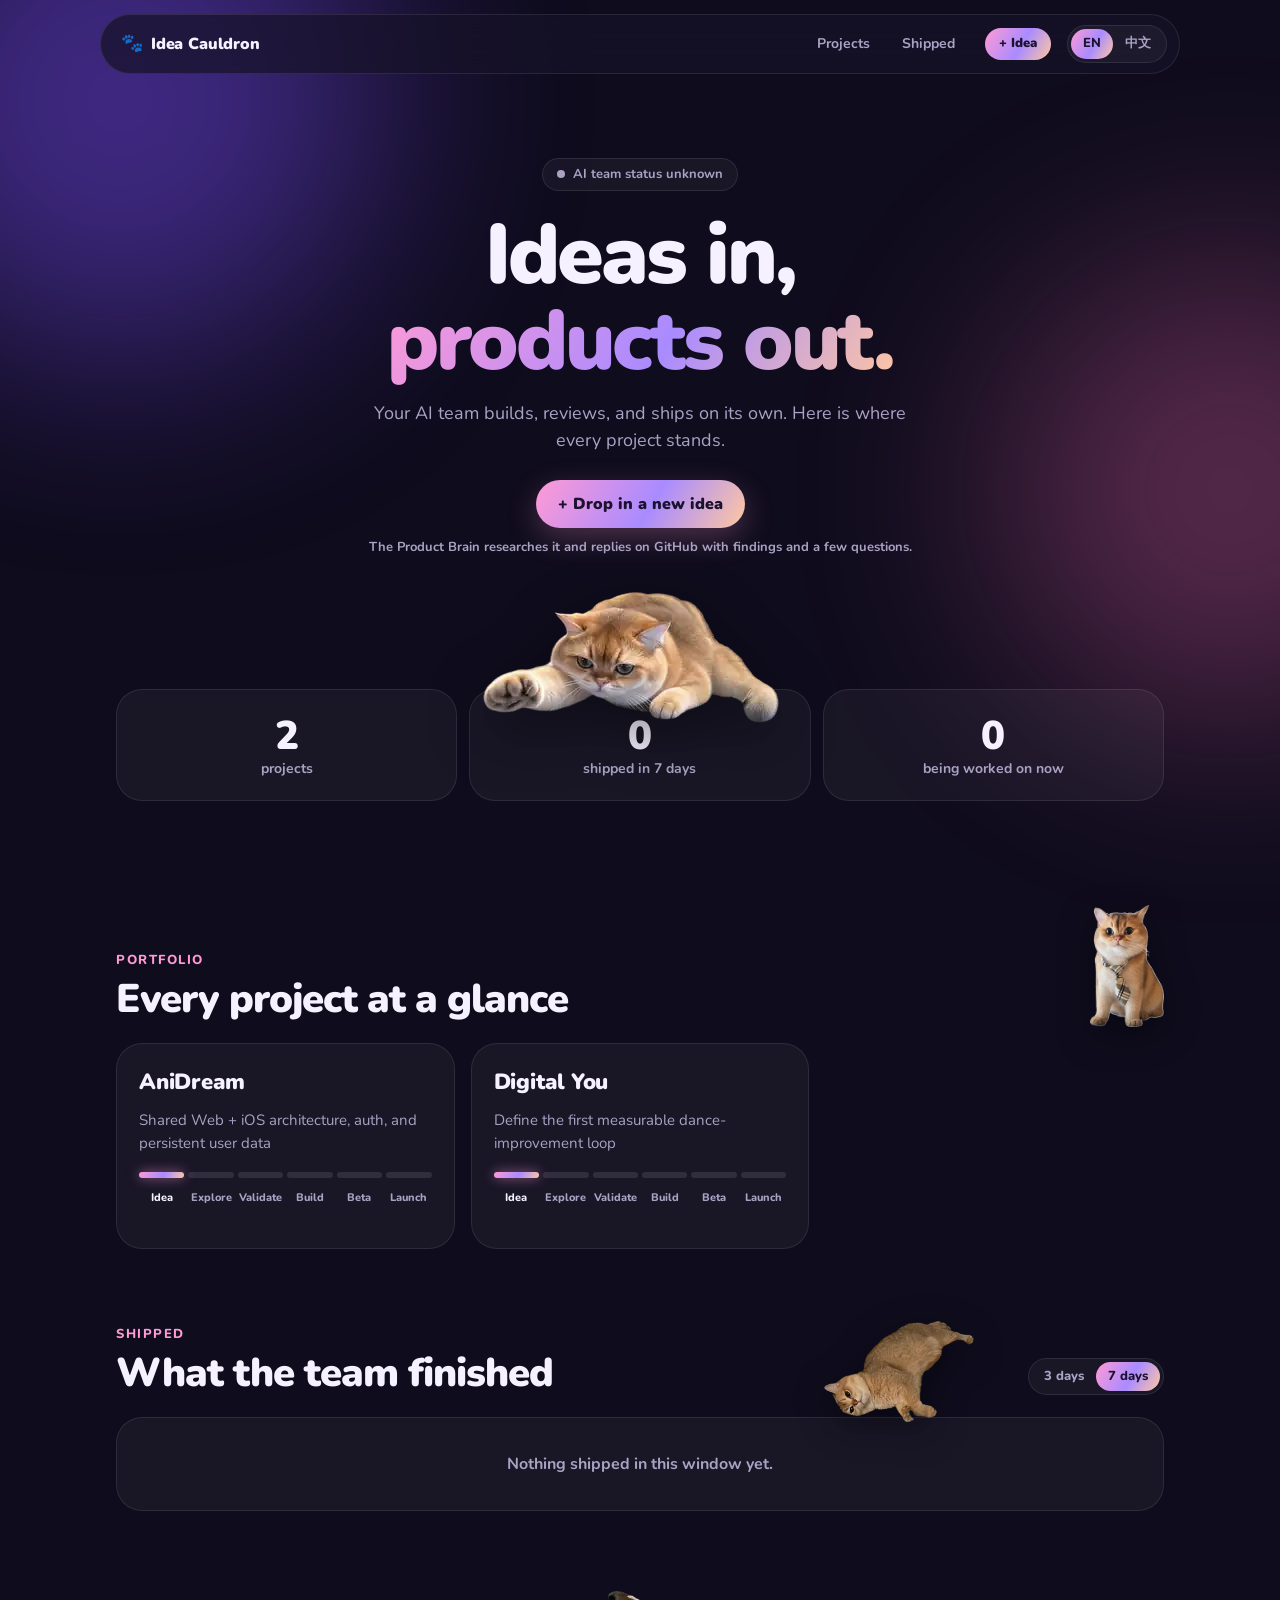
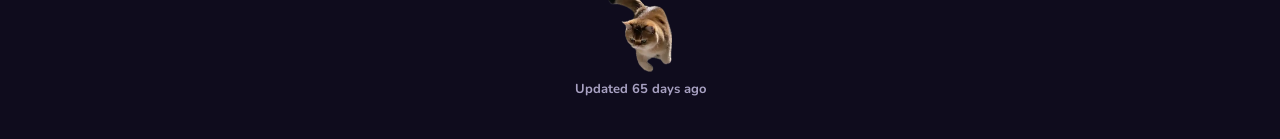
==== commit a240361d: "feat(incubator): idea intake button and an autonomous Product Brain The dashboard had no way to capt" ====
--- a/dashboard/index.html
+++ b/dashboard/index.html
@@ -20,6 +20,7 @@
       <a href="#projects" data-i18n="nav.projects">Projects</a>
       <a href="#shipped" data-i18n="nav.shipped">Shipped</a>
     </nav>
+    <a class="new-idea small" href="https://github.com/Jinqiudong/venture-lab/issues/new?template=idea.yml" target="_blank" rel="noopener" data-new-idea data-i18n="idea.new.short">+ Idea</a>
     <div class="lang" role="group" aria-label="Language">
       <button type="button" data-lang="en">EN</button>
       <button type="button" data-lang="zh">中文</button>
@@ -31,6 +32,8 @@
       <span class="pill" id="pipeline-pill"><span class="dot"></span><span id="pipeline-text">…</span></span>
       <h1><span data-i18n="hero.line1">Ideas in,</span><br /><span class="gradient" data-i18n="hero.line2">products out.</span></h1>
       <p class="lede" data-i18n="hero.lede">Your AI team builds, reviews, and ships on its own. Here is where every project stands.</p>
+      <a class="new-idea" href="https://github.com/Jinqiudong/venture-lab/issues/new?template=idea.yml" target="_blank" rel="noopener" data-new-idea data-i18n="idea.new">+ Drop in a new idea</a>
+      <p class="hint" data-i18n="idea.hint">The Product Brain researches it and replies on GitHub with findings and a few questions.</p>
       <div class="hero-cat"><img src="assets/cat-hero-main.webp" alt="" /></div>
       <div class="stats">
         <div class="stat"><strong id="stat-projects">–</strong><span data-i18n="stat.projects">projects</span></div>
--- a/dashboard/style.css
+++ b/dashboard/style.css
@@ -72,6 +72,15 @@
 .stat strong { display: block; font-size: 40px; font-weight: 900; line-height: 1; }
 .stat span { color: var(--muted); font-size: 14px; font-weight: 700; }
 
+.new-idea {
+  display: inline-flex; align-items: center; margin-top: 26px; padding: 12px 22px;
+  border-radius: 999px; background: var(--grad); color: #1b1230; font-weight: 900;
+  box-shadow: 0 10px 30px rgba(255, 154, 213, .25); transition: transform .2s;
+}
+.new-idea:hover { transform: translateY(-2px); }
+.new-idea.small { margin: 0; padding: 6px 14px; font-size: 13px; box-shadow: none; }
+.hint { margin: 10px auto 0; color: var(--muted); font-size: 13px; font-weight: 700; }
+
 /* Sections */
 .section { padding: 64px 0 8px; }
 .section-head { display: flex; align-items: flex-end; justify-content: space-between; gap: 16px; margin-bottom: 22px; }
@@ -108,6 +117,8 @@
 .chip { padding: 4px 10px; border-radius: 999px; background: rgba(255, 255, 255, .06); font-size: 12px; font-weight: 800; color: var(--muted); }
 .chip.live { color: var(--mint); background: rgba(127, 227, 196, .12); }
 .card-link { position: absolute; inset: 0; border-radius: var(--radius); }
+.chip-link { position: relative; z-index: 1; text-decoration: none; }
+.chip-link:hover { color: var(--text); }
 
 /* Shipped */
 .shipped-wrap { position: relative; }
@@ -126,7 +137,7 @@
 @media (max-width: 640px) {
   .topbar { margin: 10px 16px 0; padding-left: 14px; gap: 8px; }
   .topbar nav { display: none; }
-  .lang { margin-left: auto; }
+  .new-idea.small { margin-left: auto; }
   .hero { padding-top: 56px; }
   .stats { grid-template-columns: 1fr; }
   .project-grid { grid-template-columns: 1fr; }
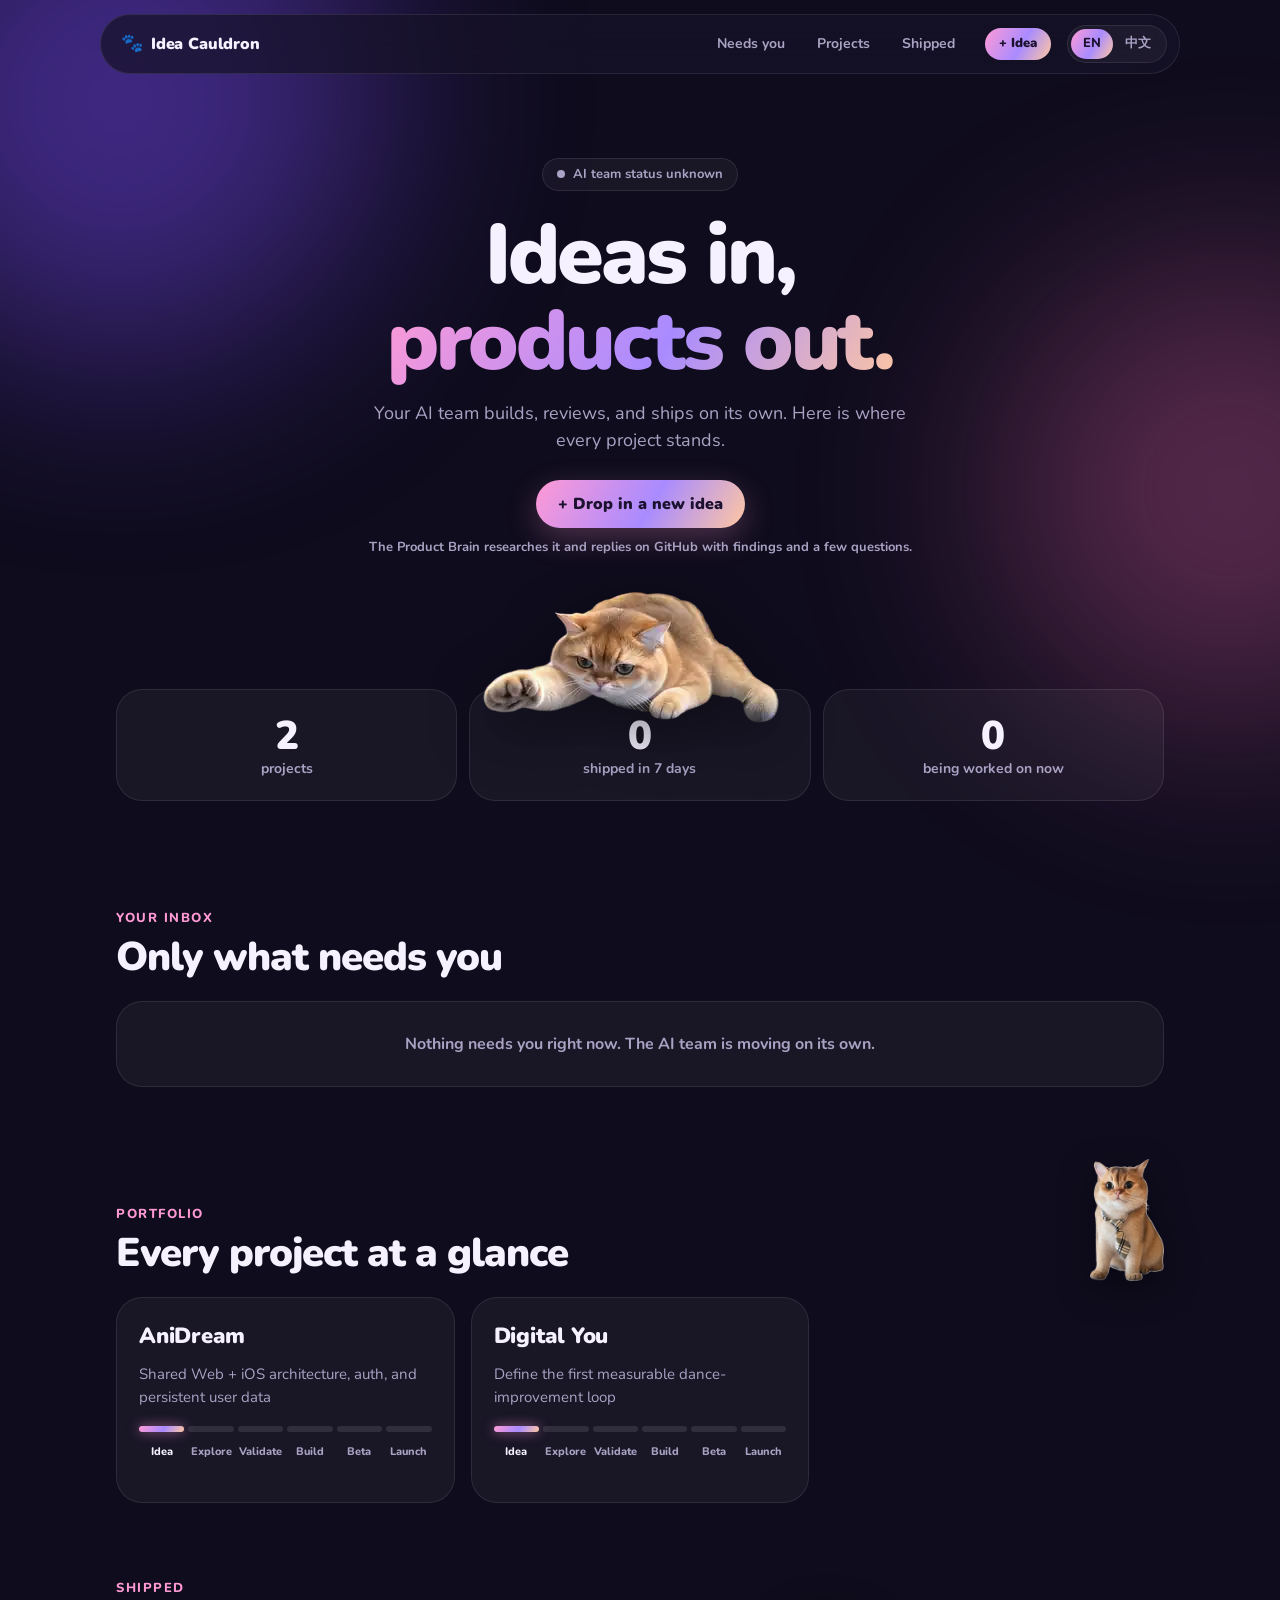
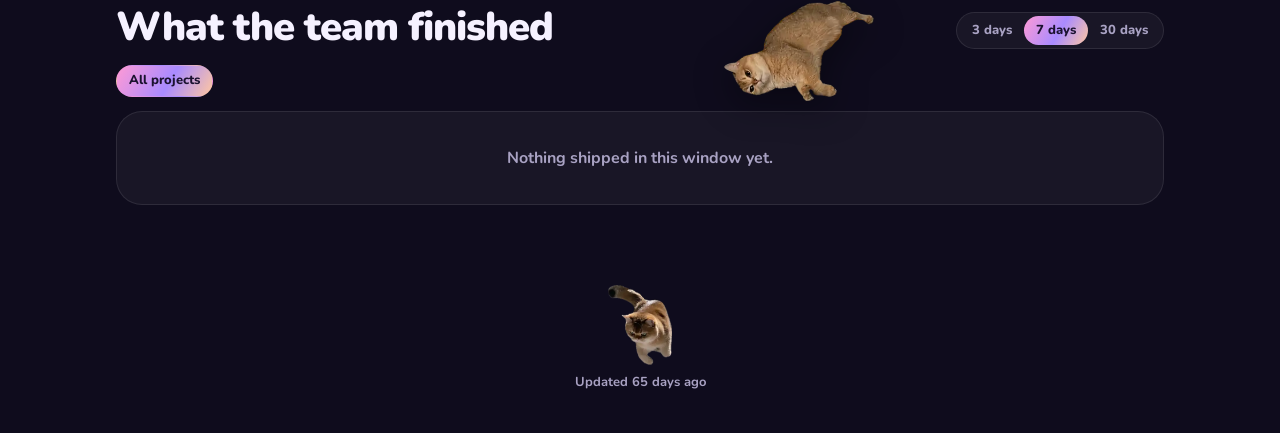
==== commit 714d4958: "feat(dashboard): needs-you inbox, project detail page, milestones and delivery trend The overview no" ====
--- a/dashboard/index.html
+++ b/dashboard/index.html
@@ -10,13 +10,14 @@
   <link href="https://fonts.googleapis.com/css2?family=Nunito:wght@500;700;800;900&display=swap" rel="stylesheet" />
   <link rel="stylesheet" href="style.css" />
 </head>
-<body>
+<body data-page="home">
   <div class="glow glow-a" aria-hidden="true"></div>
   <div class="glow glow-b" aria-hidden="true"></div>
 
   <header class="topbar">
     <a class="brand" href="#top"><span class="paw" aria-hidden="true">🐾</span><span>Idea Cauldron</span></a>
     <nav>
+      <a href="#needs" data-i18n="nav.needs">Needs you</a>
       <a href="#projects" data-i18n="nav.projects">Projects</a>
       <a href="#shipped" data-i18n="nav.shipped">Shipped</a>
     </nav>
@@ -42,6 +43,16 @@
       </div>
     </section>
 
+    <section id="needs" class="section">
+      <div class="section-head">
+        <div>
+          <span class="eyebrow" data-i18n="needs.eyebrow">Your inbox</span>
+          <h2><span data-i18n="needs.title">Only what needs you</span> <span id="needs-count" class="count"></span></h2>
+        </div>
+      </div>
+      <ol id="needs-list" class="needs-list"></ol>
+    </section>
+
     <section id="projects" class="section">
       <div class="section-head">
         <div>
@@ -62,8 +73,10 @@
         <div class="range" role="group" aria-label="Range">
           <button type="button" data-range="3" data-i18n="range.3">3 days</button>
           <button type="button" data-range="7" data-i18n="range.7">7 days</button>
+          <button type="button" data-range="30" data-i18n="range.30">30 days</button>
         </div>
       </div>
+      <div id="project-filter" class="filter" role="group" aria-label="Project"></div>
       <div class="shipped-wrap">
         <ol id="shipped-list" class="shipped-list"></ol>
         <img class="shipped-cat" src="assets/cat-queue.webp" alt="" />
--- a/dashboard/style.css
+++ b/dashboard/style.css
@@ -129,7 +129,80 @@
 .shipped-list .title { flex: 1; min-width: 0; font-weight: 700; overflow: hidden; text-overflow: ellipsis; white-space: nowrap; }
 .shipped-list .when { flex: none; color: var(--muted); font-size: 13px; font-weight: 700; }
 .shipped-list .empty { padding: 26px; text-align: center; color: var(--muted); font-weight: 700; }
-.shipped-cat { position: absolute; width: 150px; right: 190px; top: -96px; pointer-events: none; filter: drop-shadow(0 10px 18px rgba(0, 0, 0, .4)); }
+.shipped-cat { position: absolute; width: 150px; right: 290px; top: -110px; pointer-events: none; filter: drop-shadow(0 10px 18px rgba(0, 0, 0, .4)); }
+
+/* Status light */
+.status { margin-left: auto; flex: none; display: inline-flex; align-items: center; gap: 6px; padding: 3px 10px; border-radius: 999px; font-size: 12px; font-weight: 800; background: rgba(255, 255, 255, .06); color: var(--muted); }
+.status i { width: 8px; height: 8px; border-radius: 50%; background: var(--muted); }
+.status.moving { color: var(--mint); } .status.moving i { background: var(--mint); box-shadow: 0 0 8px var(--mint); }
+.status.needs_you { color: var(--peach); background: rgba(255, 199, 161, .12); } .status.needs_you i { background: var(--peach); box-shadow: 0 0 8px var(--peach); }
+.status.stuck, .status.stalled { color: var(--red); background: rgba(255, 123, 138, .1); } .status.stuck i, .status.stalled i { background: var(--red); }
+.plan-line { margin: 10px 0 0; font-size: 13px; font-weight: 700; color: var(--muted); }
+.plan-line.late { color: var(--red); }
+
+/* Needs you */
+.count:not(:empty) { display: inline-grid; place-items: center; min-width: 34px; height: 34px; padding: 0 8px; margin-left: 6px; vertical-align: middle; border-radius: 999px; background: var(--grad); color: #1b1230; font-size: 18px; }
+.needs-list { list-style: none; margin: 0; padding: 8px; background: var(--card); border: 1px solid var(--line); border-radius: var(--radius); }
+.needs-list li a { display: flex; align-items: center; gap: 12px; padding: 12px 14px; border-radius: 16px; }
+.needs-list li a:hover { background: var(--card-hover); }
+.ask-kind { flex: none; padding: 4px 10px; border-radius: 999px; font-size: 12px; font-weight: 800; background: rgba(255, 199, 161, .14); color: var(--peach); }
+.ask-body { flex: 1; min-width: 0; display: flex; flex-direction: column; }
+.ask-body strong { font-weight: 800; overflow: hidden; text-overflow: ellipsis; white-space: nowrap; }
+.ask-body small { color: var(--muted); font-size: 13px; font-weight: 700; }
+.needs-list .when { flex: none; color: var(--muted); font-size: 13px; font-weight: 700; }
+.needs-list .empty { padding: 22px; text-align: center; color: var(--muted); font-weight: 700; }
+
+/* Shipped filter */
+.filter { display: flex; flex-wrap: wrap; gap: 8px; margin: -6px 0 14px; }
+.filter button { border: 1px solid var(--line); background: var(--card); padding: 5px 12px; border-radius: 999px; font-size: 13px; font-weight: 800; color: var(--muted); }
+.filter button.on { background: var(--grad); color: #1b1230; border-color: transparent; }
+
+/* Project detail */
+.detail { padding-top: 40px; }
+.detail-head { padding: 28px; background: var(--card); border: 1px solid var(--line); border-radius: var(--radius); }
+.detail-title { margin: 0; font-size: clamp(32px, 5vw, 48px); line-height: 1.05; }
+.panel { margin-top: 16px; padding: 22px; background: var(--card); border: 1px solid var(--line); border-radius: var(--radius); }
+.panel h3 { margin: 0 0 14px; font-size: 18px; font-weight: 900; }
+.panel .needs-list, .panel .shipped-list { padding: 0; background: none; border: 0; }
+.panel-head { display: flex; align-items: center; justify-content: space-between; gap: 12px; margin-bottom: 14px; }
+.panel-head h3 { margin: 0; }
+.note { margin: 0; color: var(--muted); font-weight: 700; font-size: 14px; }
+
+.board { display: grid; grid-template-columns: repeat(5, 1fr); gap: 10px; }
+.board .col { padding: 12px; border-radius: 18px; background: rgba(255, 255, 255, .03); border: 1px solid var(--line); min-width: 0; }
+.board h4 { display: flex; justify-content: space-between; align-items: baseline; margin: 0 0 8px; font-size: 13px; color: var(--muted); font-weight: 800; }
+.board h4 strong { font-size: 22px; color: var(--text); }
+.board .you h4 strong { color: var(--peach); }
+.board .stuck h4 strong { color: var(--red); }
+.board .ai h4 strong { color: var(--mint); }
+.board ul { list-style: none; margin: 0; padding: 0; display: grid; gap: 6px; }
+.board li { font-size: 12px; font-weight: 700; color: var(--muted); line-height: 1.35; }
+.board li a { display: -webkit-box; -webkit-line-clamp: 2; -webkit-box-orient: vertical; overflow: hidden; }
+.board li a:hover { color: var(--text); }
+
+.milestones { display: grid; gap: 14px; }
+.milestone-head { display: flex; justify-content: space-between; gap: 12px; margin-bottom: 6px; font-weight: 800; }
+.milestone-head span { color: var(--muted); font-size: 13px; }
+.milestone.late .milestone-head span { color: var(--red); }
+
+.tiles { display: grid; grid-template-columns: repeat(3, 1fr); gap: 10px; margin-bottom: 18px; }
+.tiles .stat { padding: 18px; }
+.tiles .stat strong { font-size: 30px; }
+
+.chart { position: relative; margin: 0; }
+.chart figcaption { font-size: 13px; font-weight: 800; color: var(--muted); margin-bottom: 10px; }
+.plot { position: relative; height: 180px; margin-left: 24px; }
+.grid span { position: absolute; left: 0; right: 0; border-top: 1px solid rgba(255, 255, 255, .07); }
+.grid em { position: absolute; left: -24px; top: -9px; font-style: normal; font-size: 11px; font-weight: 700; color: var(--muted); }
+.bars { position: absolute; inset: 0 0 0 0; display: grid; grid-template-columns: repeat(8, 1fr); gap: 2px; }
+.col-bar { position: relative; display: flex; flex-direction: column; justify-content: flex-end; align-items: center; height: 100%; outline: none; cursor: default; }
+.col-bar b { width: min(24px, 60%); background: var(--violet); border-radius: 4px 4px 0 0; min-height: 0; }
+.col-bar:hover b, .col-bar:focus b { background: var(--pink); }
+.col-bar .value { font-size: 12px; font-weight: 800; color: var(--text); margin-bottom: 4px; }
+.col-bar small { position: absolute; bottom: -22px; font-size: 11px; font-weight: 700; color: var(--muted); white-space: nowrap; }
+.chart .tooltip { position: absolute; top: 18px; transform: translateX(calc(-50% + 24px)); padding: 6px 10px; border-radius: 10px; background: #2a2245; border: 1px solid var(--line); font-size: 12px; font-weight: 800; white-space: nowrap; pointer-events: none; }
+.chart { padding-bottom: 26px; }
+.steps { margin: 0; padding-left: 18px; color: var(--muted); font-weight: 700; font-size: 14px; }
 
 footer { display: flex; flex-direction: column; align-items: center; gap: 8px; padding: 72px 16px 40px; color: var(--muted); font-size: 13px; font-weight: 700; }
 footer img { width: 64px; }
@@ -145,4 +218,9 @@
   #shipped .section-head { flex-direction: column; align-items: flex-start; }
   .section-cat { width: 56px; }
   .shipped-list .when { display: none; }
-}
+  .needs-list .when { display: none; }
+  [data-page="project"] .topbar nav { display: flex; }
+  .board { grid-template-columns: 1fr 1fr; }
+  .tiles { grid-template-columns: 1fr; }
+  .col-bar small { font-size: 9px; }
+}
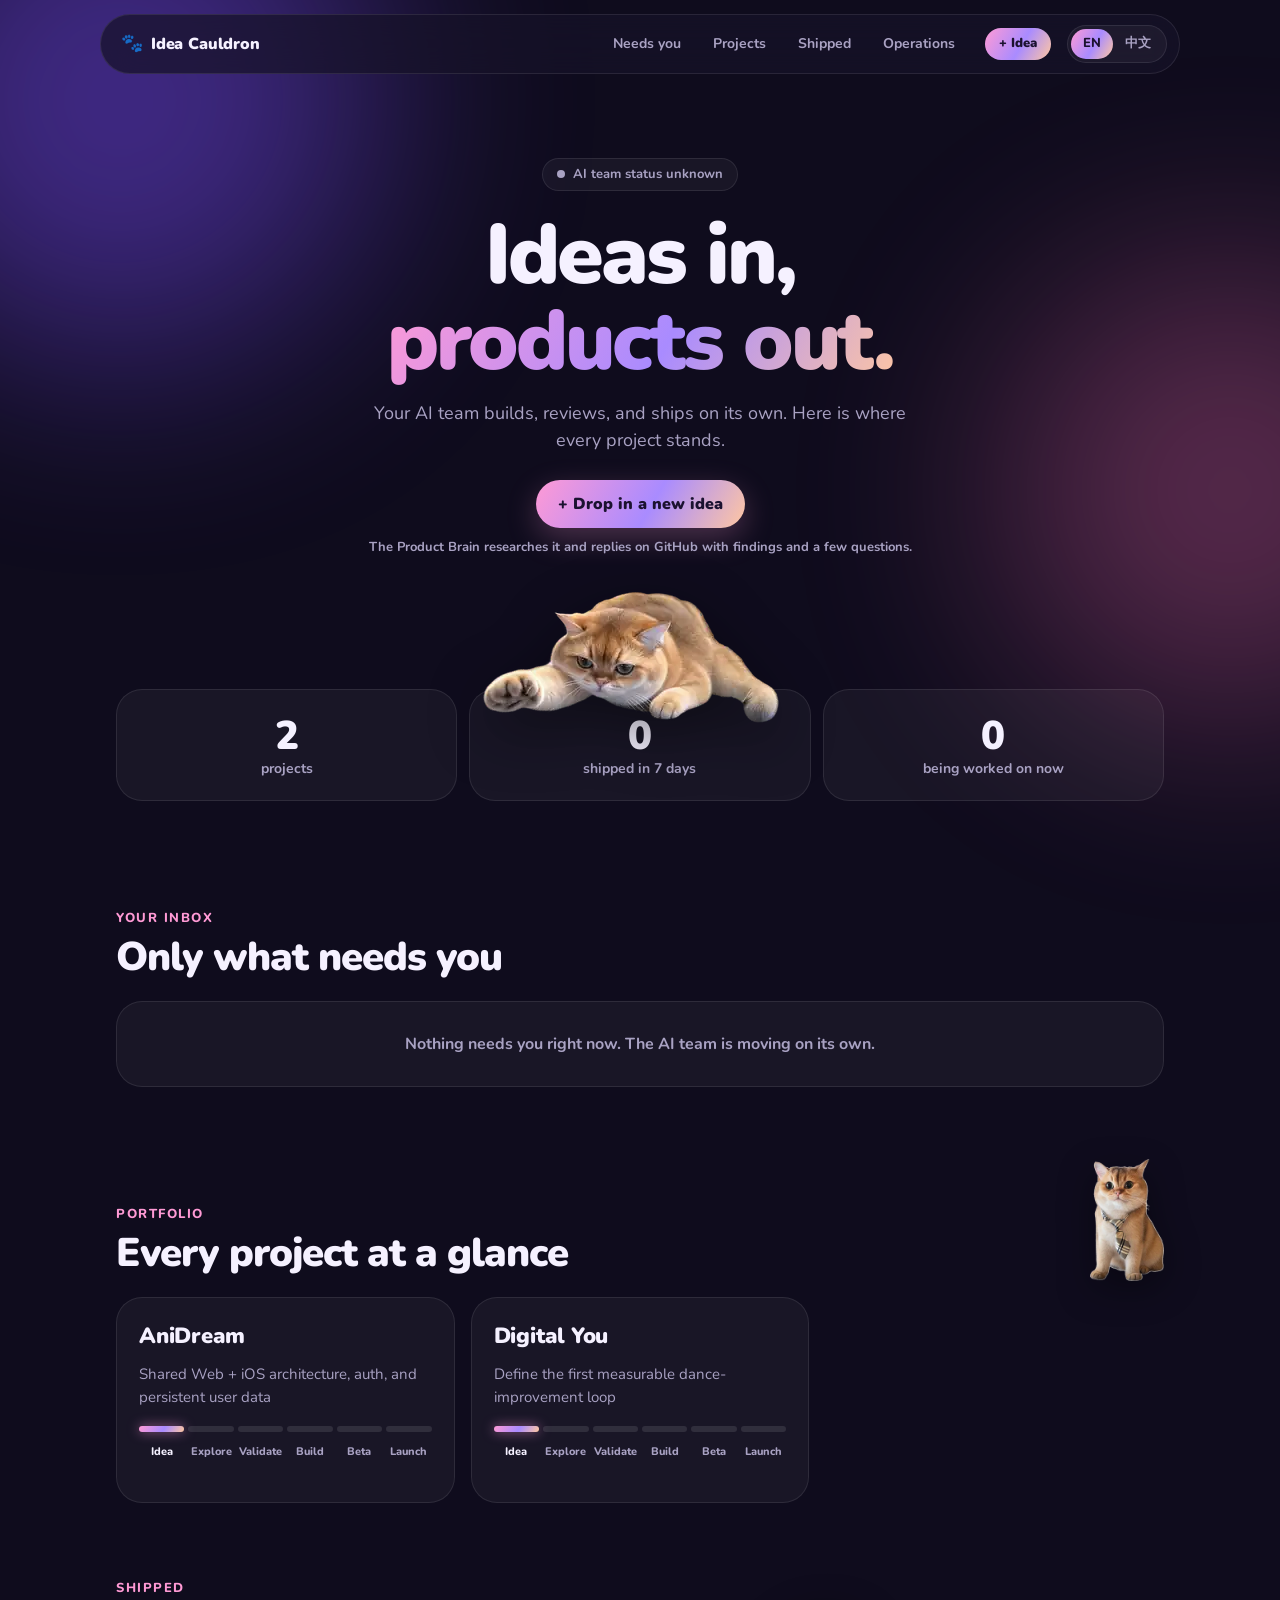
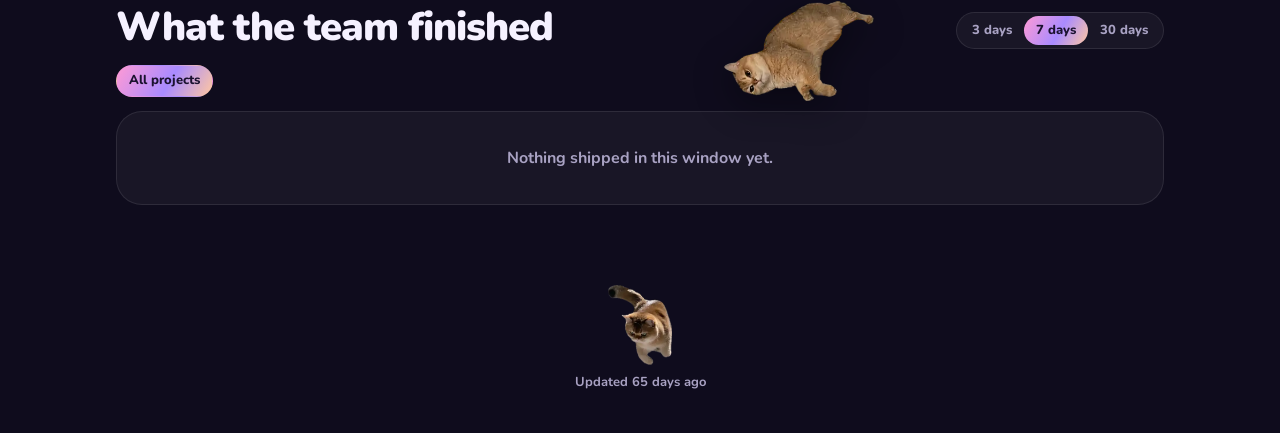
==== commit 4ce4cfbb: "feat(dashboard): Operations tab for pipeline efficiency, API budget and Claude limits The heartbeat " ====
--- a/dashboard/index.html
+++ b/dashboard/index.html
@@ -20,6 +20,7 @@
       <a href="#needs" data-i18n="nav.needs">Needs you</a>
       <a href="#projects" data-i18n="nav.projects">Projects</a>
       <a href="#shipped" data-i18n="nav.shipped">Shipped</a>
+      <a href="ops.html" data-i18n="nav.ops">Operations</a>
     </nav>
     <a class="new-idea small" href="https://github.com/Jinqiudong/venture-lab/issues/new?template=idea.yml" target="_blank" rel="noopener" data-new-idea data-i18n="idea.new.short">+ Idea</a>
     <div class="lang" role="group" aria-label="Language">
--- a/dashboard/style.css
+++ b/dashboard/style.css
@@ -203,6 +203,33 @@
 .chart .tooltip { position: absolute; top: 18px; transform: translateX(calc(-50% + 24px)); padding: 6px 10px; border-radius: 10px; background: #2a2245; border: 1px solid var(--line); font-size: 12px; font-weight: 800; white-space: nowrap; pointer-events: none; }
 .chart { padding-bottom: 26px; }
 .steps { margin: 0; padding-left: 18px; color: var(--muted); font-weight: 700; font-size: 14px; }
+
+/* Operations */
+.warnings { margin: 14px 0 0; padding-left: 18px; color: var(--red); font-weight: 800; font-size: 14px; }
+.status.ops-working { color: var(--mint); } .status.ops-working i { background: var(--mint); box-shadow: 0 0 8px var(--mint); }
+.status.ops-idle_with_work, .status.ops-error { color: var(--red); background: rgba(255, 123, 138, .1); } .status.ops-idle_with_work i, .status.ops-error i { background: var(--red); }
+.status.ops-paused { color: var(--violet); } .status.ops-paused i { background: var(--violet); }
+.status.ops-api_guard { color: var(--peach); } .status.ops-api_guard i { background: var(--peach); }
+.strip-chart { padding-bottom: 0; }
+.strip { display: grid; gap: 1px; margin-top: 12px; }
+.cell { display: block; height: 32px; border-radius: 2px; background: rgba(255, 255, 255, .08); outline: none; }
+.cell.working { background: var(--mint); }
+.cell.idle_with_work, .cell.error { background: var(--red); }
+.cell.paused { background: var(--violet); }
+.cell.api_guard { background: var(--peach); }
+.strip .cell:hover, .strip .cell:focus { filter: brightness(1.3); }
+.legend { display: flex; flex-wrap: wrap; gap: 14px; margin-top: 12px; font-size: 13px; font-weight: 700; color: var(--muted); }
+.legend-item { display: inline-flex; align-items: center; gap: 6px; }
+.legend-item strong { color: var(--text); }
+.legend .cell { width: 12px; height: 12px; }
+.grid .threshold { border-top: 1px solid rgba(255, 123, 138, .6); }
+.grid .threshold em { color: var(--red); }
+.col-bar.hot b { background: var(--red); }
+.api-now { margin: 12px 0 18px; }
+.api-now.hot .bar b { background: var(--red); }
+.workflow-list { list-style: none; margin: 0; padding: 0; display: grid; gap: 6px; }
+.workflow-list li { display: flex; justify-content: space-between; font-size: 14px; font-weight: 700; color: var(--muted); padding: 6px 10px; border-radius: 10px; background: rgba(255, 255, 255, .03); }
+.workflow-list strong { color: var(--text); }
 
 footer { display: flex; flex-direction: column; align-items: center; gap: 8px; padding: 72px 16px 40px; color: var(--muted); font-size: 13px; font-weight: 700; }
 footer img { width: 64px; }
